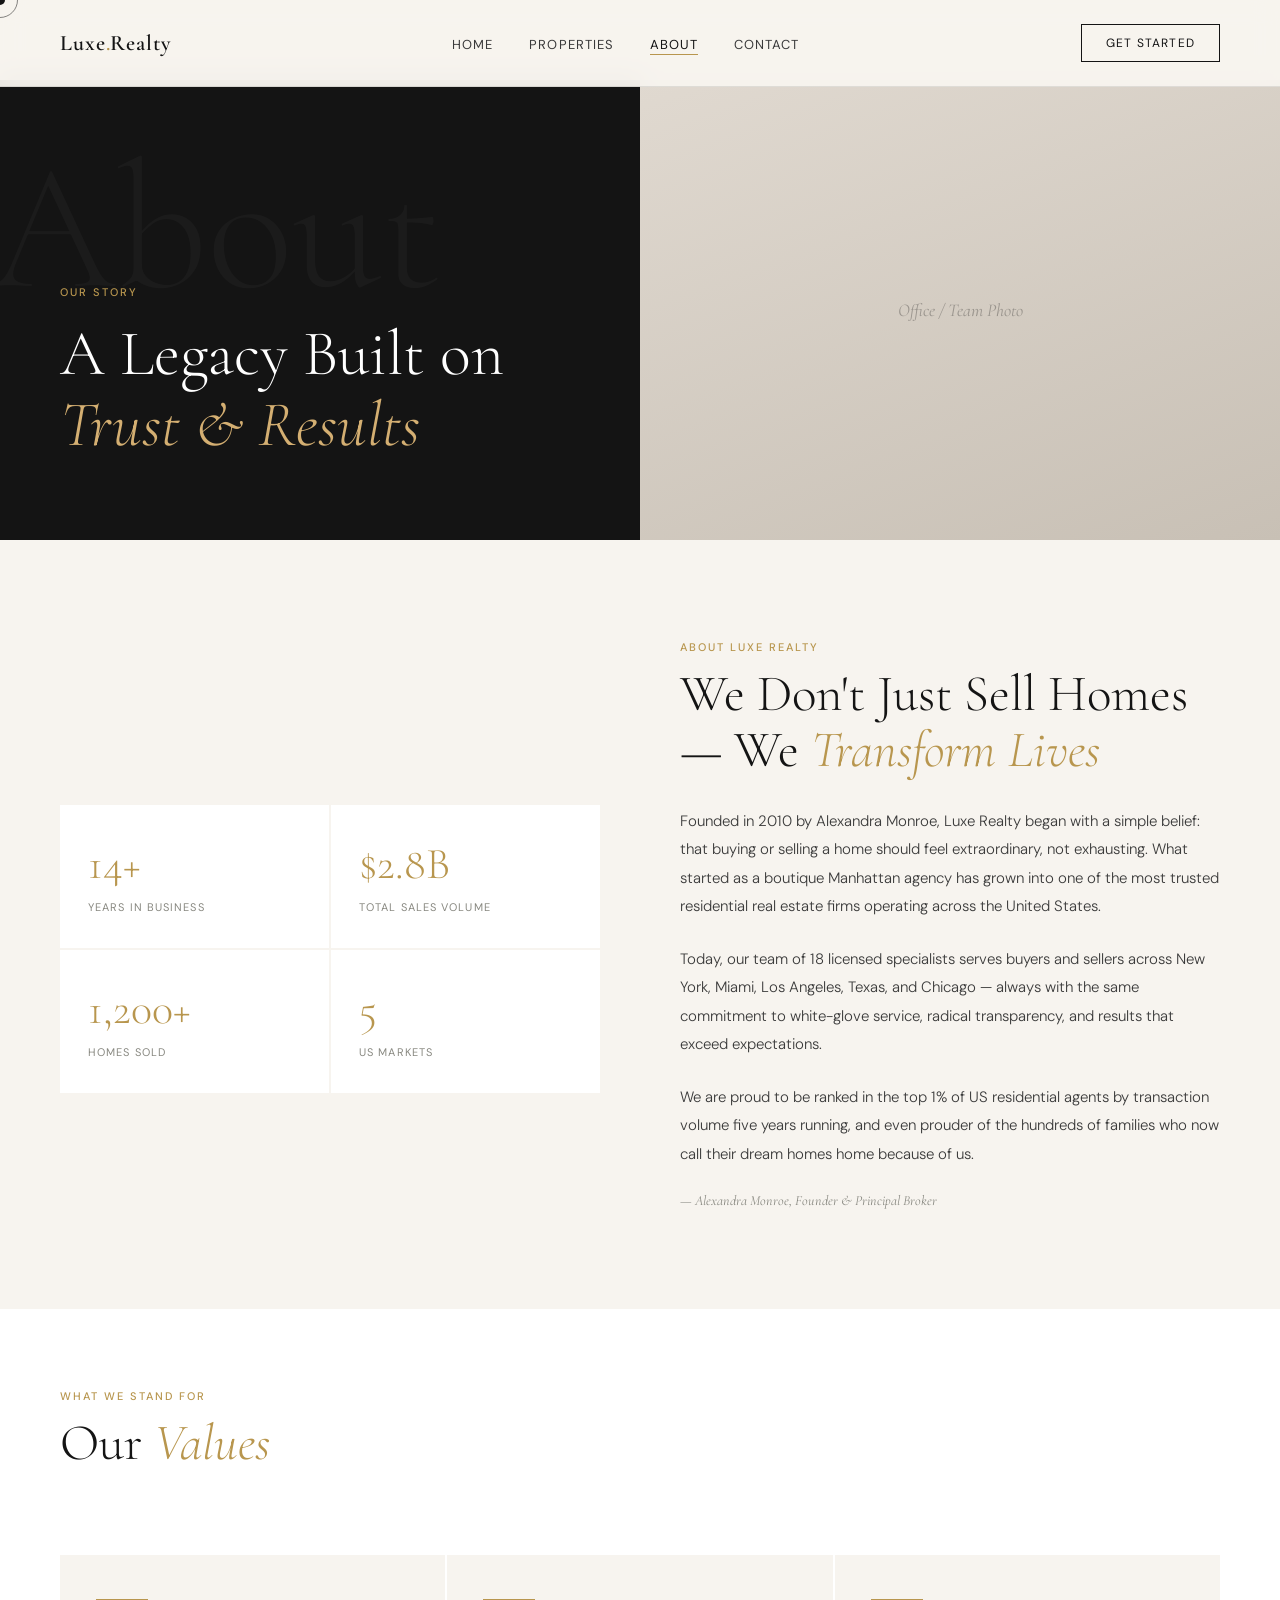
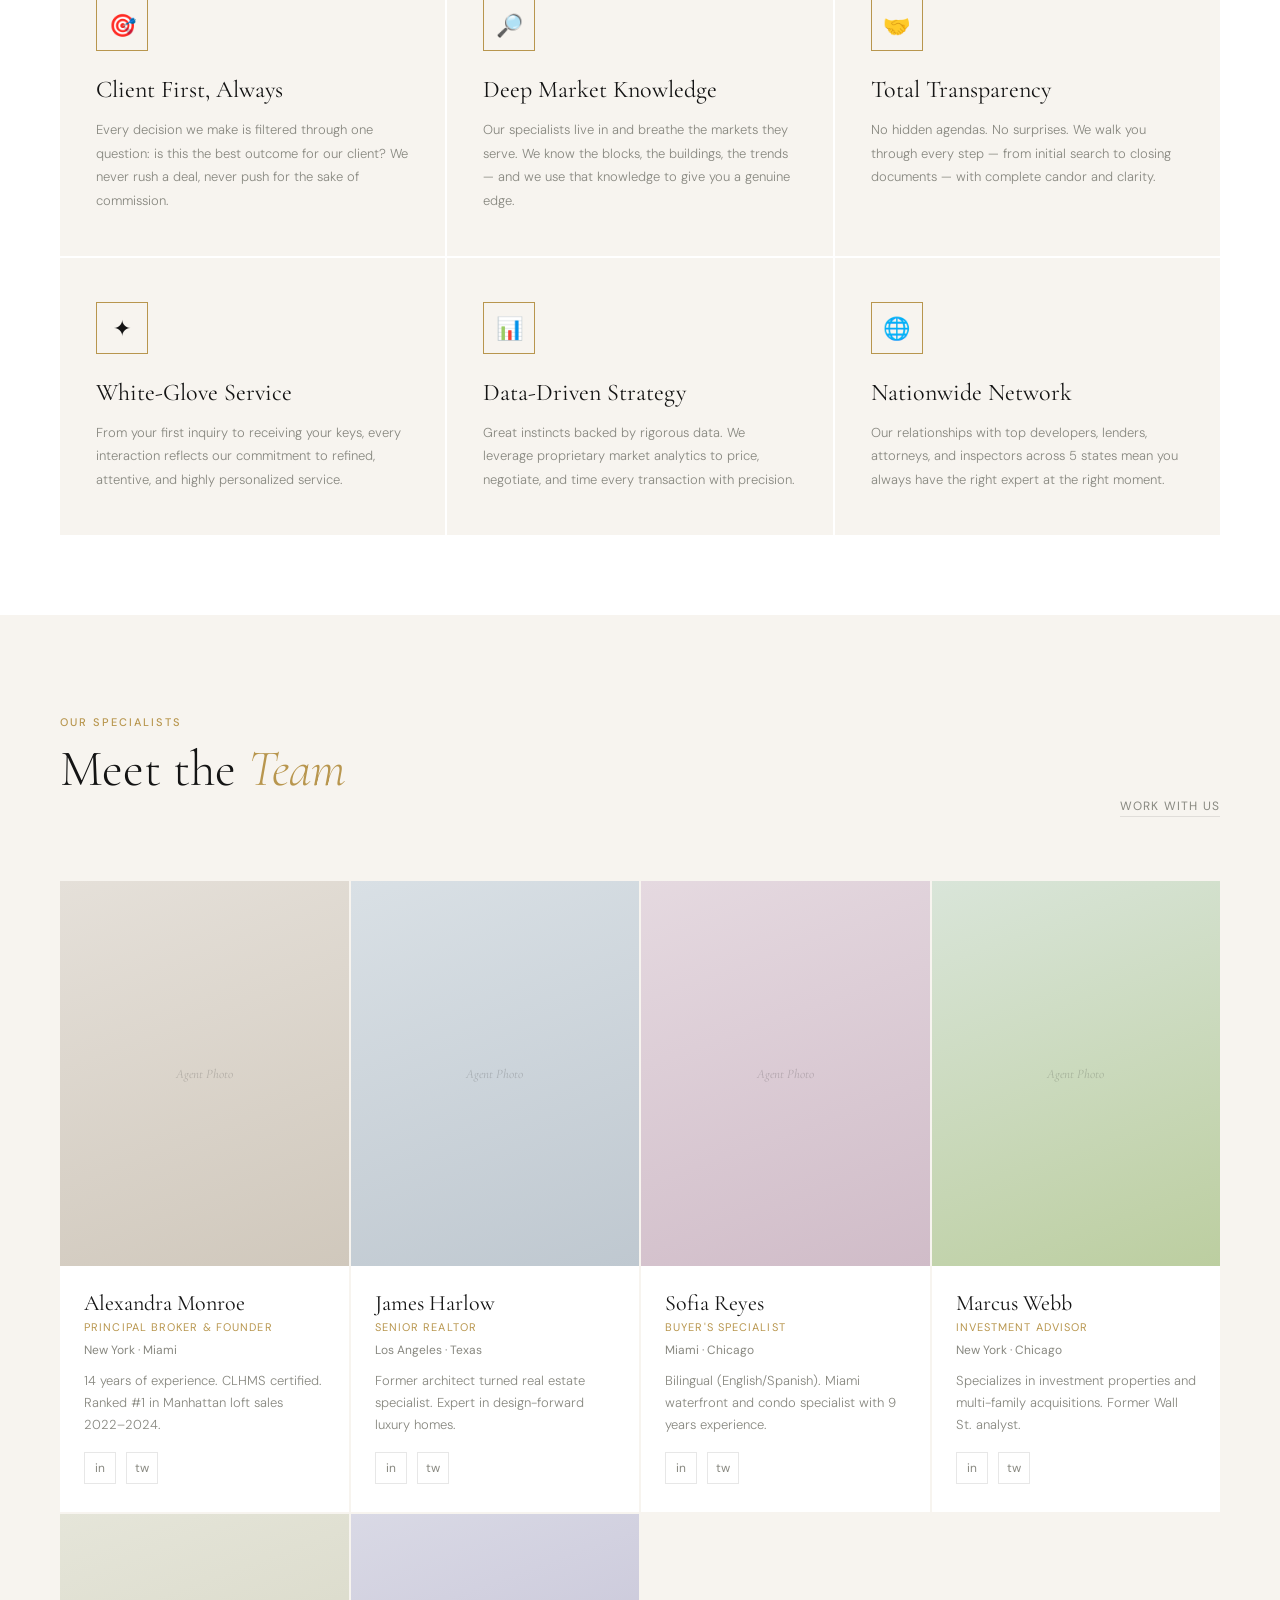
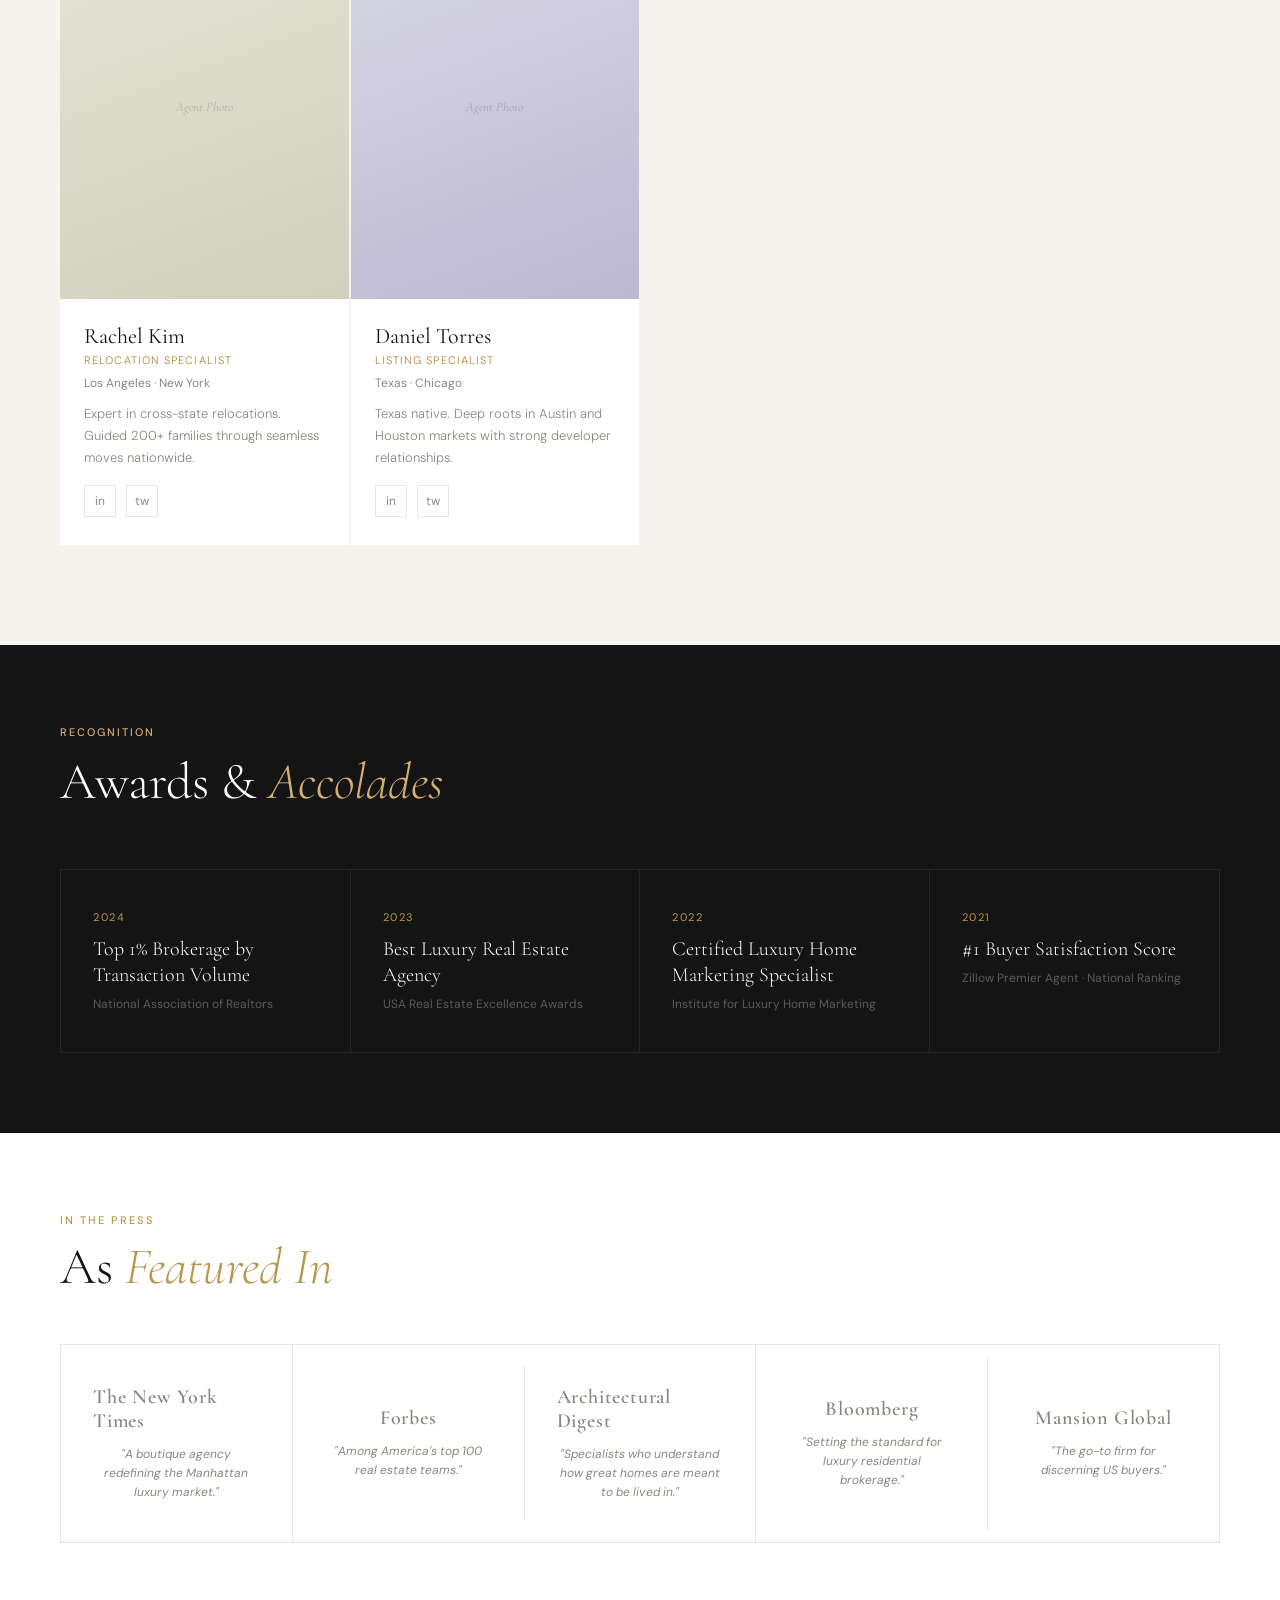
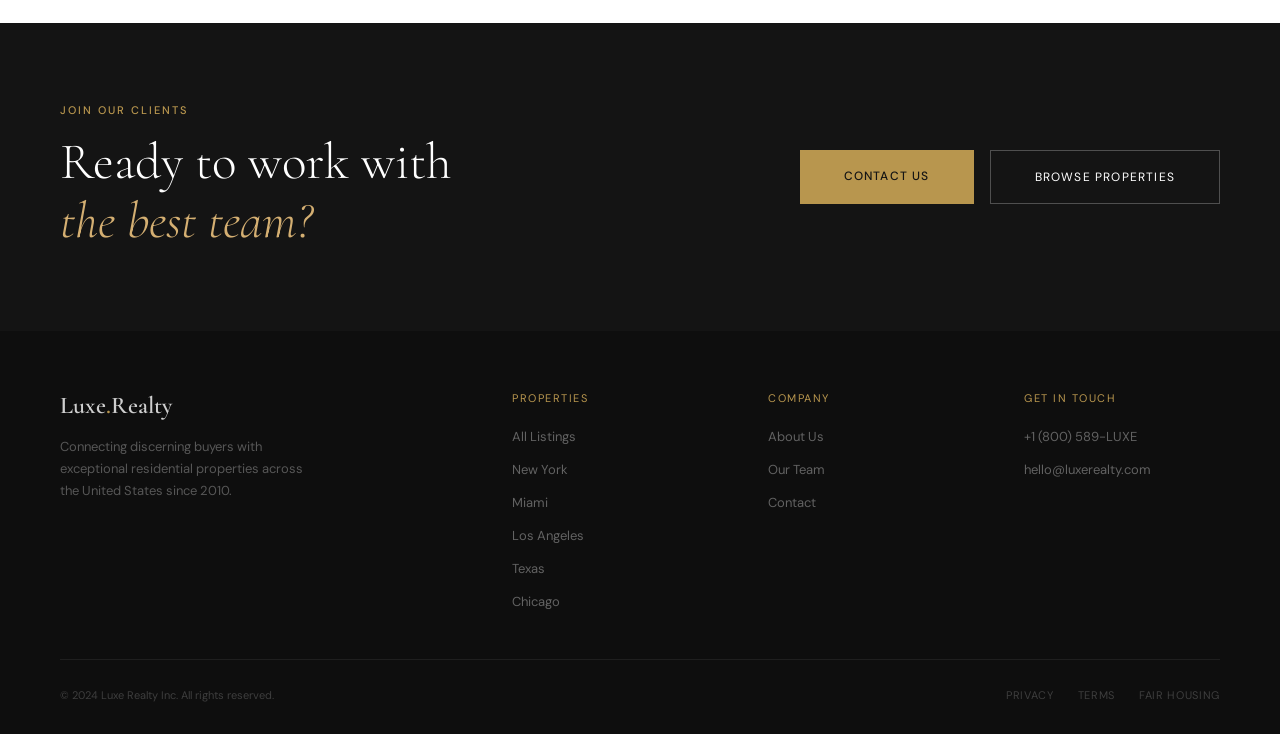
==== about.html @ 9d15328d "Add Luxe Realty real estate website with all pages Made-with: Cursor" ====
<!DOCTYPE html>
<html lang="en">
<head>
<meta charset="UTF-8"/>
<meta name="viewport" content="width=device-width, initial-scale=1.0"/>
<title>About Us — Luxe Realty</title>
<link rel="preconnect" href="https://fonts.googleapis.com"/>
<link rel="preconnect" href="https://fonts.gstatic.com" crossorigin/>
<link href="https://fonts.googleapis.com/css2?family=Cormorant+Garamond:ital,wght@0,300;0,400;0,600;1,300;1,400&family=DM+Sans:wght@300;400;500&display=swap" rel="stylesheet"/>
<style>
*,*::before,*::after{box-sizing:border-box;margin:0;padding:0}
:root{--cream:#F7F4EF;--white:#FFFFFF;--ink:#141414;--ink-soft:#3A3A3A;--ink-muted:#888880;--gold:#B8964E;--gold-light:#D4AF72;--border:rgba(20,20,20,0.10);--serif:'Cormorant Garamond',serif;--sans:'DM Sans',sans-serif}
html{scroll-behavior:smooth}
body{font-family:var(--sans);background:var(--cream);color:var(--ink);overflow-x:hidden;cursor:none}
.cursor{width:10px;height:10px;background:var(--ink);border-radius:50%;position:fixed;top:0;left:0;pointer-events:none;z-index:9999;transition:transform .15s;transform:translate(-50%,-50%)}
.cursor-ring{width:36px;height:36px;border:1px solid var(--ink);border-radius:50%;position:fixed;top:0;left:0;pointer-events:none;z-index:9998;transition:transform .4s cubic-bezier(.25,.46,.45,.94);transform:translate(-50%,-50%);opacity:.5}
nav{position:fixed;top:0;width:100%;z-index:100;display:flex;align-items:center;justify-content:space-between;padding:24px 60px;background:rgba(247,244,239,.94);backdrop-filter:blur(12px);border-bottom:1px solid var(--border)}
.nav-logo{font-family:var(--serif);font-size:22px;font-weight:600;letter-spacing:.04em;color:var(--ink);text-decoration:none}
.nav-logo span{color:var(--gold)}
.nav-links{display:flex;gap:36px;list-style:none}
.nav-links a{font-size:13px;letter-spacing:.08em;text-transform:uppercase;color:var(--ink-soft);text-decoration:none;transition:color .2s;position:relative}
.nav-links a::after{content:'';position:absolute;bottom:-2px;left:0;width:0;height:1px;background:var(--gold);transition:width .3s}
.nav-links a:hover,.nav-links a.active{color:var(--ink)}
.nav-links a:hover::after,.nav-links a.active::after{width:100%}
.nav-cta{font-size:12px;letter-spacing:.1em;text-transform:uppercase;color:var(--ink);border:1px solid var(--ink);padding:10px 24px;text-decoration:none;transition:background .25s,color .25s}
.nav-cta:hover{background:var(--ink);color:var(--cream)}

/* HERO */
.about-hero{min-height:60vh;padding-top:80px;display:grid;grid-template-columns:1fr 1fr;overflow:hidden}
.ah-left{background:var(--ink);padding:80px 60px;display:flex;flex-direction:column;justify-content:flex-end;position:relative;overflow:hidden}
.ah-left::before{content:'About';font-family:var(--serif);font-size:180px;font-weight:300;color:rgba(255,255,255,.03);position:absolute;top:40px;left:-10px;white-space:nowrap;pointer-events:none}
.ah-eyebrow{font-size:11px;letter-spacing:.18em;text-transform:uppercase;color:var(--gold);font-weight:500;margin-bottom:20px;display:block;opacity:0;animation:fadeUp .7s .2s forwards}
.ah-title{font-family:var(--serif);font-size:clamp(44px,5vw,72px);font-weight:300;color:var(--white);line-height:1.1;opacity:0;animation:fadeUp .7s .35s forwards}
.ah-title em{font-style:italic;color:var(--gold-light)}
.ah-right{background:linear-gradient(160deg,#E0D9D0,#C8C0B5);display:flex;align-items:center;justify-content:center;position:relative;opacity:0;animation:fadeIn 1s .2s forwards}
.ah-img-label{font-family:var(--serif);font-style:italic;font-size:18px;color:rgba(20,20,20,.3)}

/* STORY SECTION */
.story-section{padding:100px 60px;display:grid;grid-template-columns:1fr 1fr;gap:80px;align-items:center}
.story-stats{display:grid;grid-template-columns:1fr 1fr;gap:2px;margin-top:48px}
.ss-item{background:var(--white);padding:32px 28px}
.ss-num{font-family:var(--serif);font-size:44px;font-weight:300;color:var(--gold);display:block;margin-bottom:4px}
.ss-label{font-size:11px;letter-spacing:.1em;text-transform:uppercase;color:var(--ink-muted)}
.story-right{}
.section-eyebrow{font-size:11px;letter-spacing:.18em;text-transform:uppercase;color:var(--gold);font-weight:500;margin-bottom:12px;display:block}
.section-title{font-family:var(--serif);font-size:clamp(36px,4vw,52px);font-weight:300;line-height:1.1;margin-bottom:28px}
.section-title em{font-style:italic;color:var(--gold)}
.story-body{font-size:15px;color:var(--ink-soft);line-height:1.9;font-weight:300;margin-bottom:24px}
.story-signature{font-family:var(--serif);font-size:14px;font-style:italic;color:var(--ink-muted);margin-top:16px}

/* VALUES */
.values-section{padding:80px 60px;background:var(--white)}
.values-grid{display:grid;grid-template-columns:repeat(3,1fr);gap:2px;margin-top:56px}
.value-card{background:var(--cream);padding:44px 36px;transition:background .3s}
.value-card:hover{background:var(--ink)}
.value-card:hover .value-title,.value-card:hover .value-body{color:var(--white)}
.value-card:hover .value-icon-wrap{border-color:rgba(255,255,255,.2);color:var(--gold-light)}
.value-icon-wrap{width:52px;height:52px;border:1px solid var(--gold);display:flex;align-items:center;justify-content:center;font-size:22px;margin-bottom:24px;transition:border-color .3s,color .3s}
.value-title{font-family:var(--serif);font-size:24px;font-weight:400;margin-bottom:14px;color:var(--ink);transition:color .3s}
.value-body{font-size:13px;color:var(--ink-muted);line-height:1.8;font-weight:300;transition:color .3s}

/* TEAM */
.team-section{padding:100px 60px}
.team-grid{display:grid;grid-template-columns:repeat(4,1fr);gap:2px;margin-top:56px}
.team-card{background:var(--white);overflow:hidden;transition:transform .3s}
.team-card:hover{transform:translateY(-6px)}
.team-card:hover .team-img-inner{transform:scale(1.04)}
.team-img-wrap{overflow:hidden;aspect-ratio:3/4}
.team-img-inner{width:100%;height:100%;background:linear-gradient(160deg,#E5E0D9,#D0C8BC);display:flex;align-items:center;justify-content:center;transition:transform .5s cubic-bezier(.25,.46,.45,.94)}
.team-img-inner.t2{background:linear-gradient(160deg,#D9E0E5,#BFC8D0)}
.team-img-inner.t3{background:linear-gradient(160deg,#E5D9E0,#D0BCC8)}
.team-img-inner.t4{background:linear-gradient(160deg,#D9E5D9,#BCCEA0)}
.team-img-inner.t5{background:linear-gradient(160deg,#E5E5D9,#D0D0BC)}
.team-img-inner.t6{background:linear-gradient(160deg,#D9D9E5,#BCB8D0)}
.team-img-label{font-family:var(--serif);font-style:italic;font-size:13px;color:rgba(20,20,20,.2)}
.team-info{padding:24px 24px 28px}
.team-name{font-family:var(--serif);font-size:22px;font-weight:400;margin-bottom:4px}
.team-role{font-size:11px;letter-spacing:.1em;text-transform:uppercase;color:var(--gold)}
.team-market{font-size:12px;color:var(--ink-muted);margin-top:8px}
.team-bio{font-size:13px;color:var(--ink-muted);line-height:1.7;margin-top:12px;font-weight:300}
.team-social{display:flex;gap:10px;margin-top:16px}
.ts-link{width:32px;height:32px;border:1px solid var(--border);display:flex;align-items:center;justify-content:center;font-size:12px;color:var(--ink-muted);text-decoration:none;transition:all .2s}
.ts-link:hover{background:var(--ink);color:var(--white);border-color:var(--ink)}

/* AWARDS */
.awards-section{padding:80px 60px;background:var(--ink)}
.awards-grid{display:grid;grid-template-columns:repeat(4,1fr);gap:0;border:1px solid rgba(255,255,255,.08);margin-top:56px}
.award-item{padding:40px 32px;border-right:1px solid rgba(255,255,255,.08);transition:background .3s}
.award-item:last-child{border-right:none}
.award-item:hover{background:rgba(255,255,255,.04)}
.award-year{font-size:11px;letter-spacing:.14em;text-transform:uppercase;color:var(--gold);margin-bottom:12px;display:block}
.award-title{font-family:var(--serif);font-size:20px;font-weight:300;color:var(--white);line-height:1.3;margin-bottom:8px}
.award-org{font-size:12px;color:rgba(255,255,255,.3)}

/* PRESS */
.press-section{padding:80px 60px;background:var(--white)}
.press-logos{display:flex;align-items:center;gap:0;margin-top:48px;border:1px solid var(--border)}
.press-item{flex:1;padding:40px 32px;border-right:1px solid var(--border);display:flex;flex-direction:column;align-items:center;gap:12px;transition:background .3s;cursor:default}
.press-item:last-child{border-right:none}
.press-item:hover{background:var(--cream)}
.press-pub{font-family:var(--serif);font-size:20px;font-weight:600;color:var(--ink-muted);letter-spacing:.04em}
.press-quote{font-size:12px;color:var(--ink-muted);text-align:center;font-style:italic;max-width:160px;line-height:1.6}

/* FOOTER */
footer{background:#0E0E0E;color:rgba(255,255,255,.4);padding:60px 60px 32px}
.footer-grid{display:grid;grid-template-columns:2fr 1fr 1fr 1fr;gap:60px;margin-bottom:48px}
.footer-logo{font-family:var(--serif);font-size:24px;font-weight:600;color:rgba(255,255,255,.8);text-decoration:none;display:block;margin-bottom:16px}
.footer-logo span{color:var(--gold)}
.footer-tagline{font-size:13px;color:rgba(255,255,255,.3);line-height:1.7;max-width:260px}
.footer-col-title{font-size:11px;letter-spacing:.14em;text-transform:uppercase;color:var(--gold);margin-bottom:20px}
.footer-col-links{list-style:none;display:flex;flex-direction:column;gap:12px}
.footer-col-links a{font-size:13px;color:rgba(255,255,255,.35);text-decoration:none;transition:color .2s}
.footer-col-links a:hover{color:var(--gold-light)}
.footer-bottom{display:flex;align-items:center;justify-content:space-between;border-top:1px solid rgba(255,255,255,.07);padding-top:28px}
.footer-copy{font-size:11px;color:rgba(255,255,255,.2)}
.footer-legal{display:flex;gap:24px}
.footer-legal a{font-size:11px;color:rgba(255,255,255,.2);text-decoration:none;letter-spacing:.06em;text-transform:uppercase;transition:color .2s}
.footer-legal a:hover{color:rgba(255,255,255,.4)}
@keyframes fadeUp{from{opacity:0;transform:translateY(24px)}to{opacity:1;transform:translateY(0)}}
@keyframes fadeIn{from{opacity:0}to{opacity:1}}
.reveal{opacity:0;transform:translateY(28px);transition:opacity .7s,transform .7s}
.reveal.visible{opacity:1;transform:translateY(0)}
@media(max-width:1024px){
  nav{padding:20px 32px}.nav-links{display:none}
  .about-hero{grid-template-columns:1fr;min-height:auto}
  .ah-left{padding:100px 32px 60px}
  .ah-right{min-height:50vw}
  .story-section{grid-template-columns:1fr;padding:60px 32px;gap:48px}
  .values-section,.team-section,.awards-section,.press-section{padding:60px 32px}
  .values-grid{grid-template-columns:1fr}
  .team-grid{grid-template-columns:1fr 1fr}
  .awards-grid{grid-template-columns:1fr 1fr}
  .press-logos{flex-wrap:wrap}
  .press-item{flex:0 0 50%;border-bottom:1px solid var(--border)}
  footer{padding:48px 32px 24px}
  .footer-grid{grid-template-columns:1fr 1fr;gap:36px}
}
</style>
</head>
<body>
<div class="cursor" id="cursor"></div>
<div class="cursor-ring" id="cursorRing"></div>

<nav>
  <a href="index.html" class="nav-logo">Luxe<span>.</span>Realty</a>
  <ul class="nav-links">
    <li><a href="index.html">Home</a></li>
    <li><a href="listings.html">Properties</a></li>
    <li><a href="about.html" class="active">About</a></li>
    <li><a href="contact.html">Contact</a></li>
  </ul>
  <a href="contact.html" class="nav-cta">Get Started</a>
</nav>

<!-- HERO -->
<div class="about-hero">
  <div class="ah-left">
    <span class="ah-eyebrow">Our Story</span>
    <h1 class="ah-title">A Legacy Built on<br/><em>Trust & Results</em></h1>
  </div>
  <div class="ah-right">
    <span class="ah-img-label">Office / Team Photo</span>
  </div>
</div>

<!-- STORY -->
<section class="story-section">
  <div class="reveal">
    <div class="story-stats">
      <div class="ss-item"><span class="ss-num">14+</span><span class="ss-label">Years in Business</span></div>
      <div class="ss-item"><span class="ss-num">$2.8B</span><span class="ss-label">Total Sales Volume</span></div>
      <div class="ss-item"><span class="ss-num">1,200+</span><span class="ss-label">Homes Sold</span></div>
      <div class="ss-item"><span class="ss-num">5</span><span class="ss-label">US Markets</span></div>
    </div>
  </div>
  <div class="reveal">
    <span class="section-eyebrow">About Luxe Realty</span>
    <h2 class="section-title">We Don't Just Sell Homes — We <em>Transform Lives</em></h2>
    <p class="story-body">Founded in 2010 by Alexandra Monroe, Luxe Realty began with a simple belief: that buying or selling a home should feel extraordinary, not exhausting. What started as a boutique Manhattan agency has grown into one of the most trusted residential real estate firms operating across the United States.</p>
    <p class="story-body">Today, our team of 18 licensed specialists serves buyers and sellers across New York, Miami, Los Angeles, Texas, and Chicago — always with the same commitment to white-glove service, radical transparency, and results that exceed expectations.</p>
    <p class="story-body">We are proud to be ranked in the top 1% of US residential agents by transaction volume five years running, and even prouder of the hundreds of families who now call their dream homes home because of us.</p>
    <p class="story-signature">— Alexandra Monroe, Founder & Principal Broker</p>
  </div>
</section>

<!-- VALUES -->
<section class="values-section">
  <div class="section-header reveal" style="display:flex;align-items:flex-end;justify-content:space-between;margin-bottom:0">
    <div><span class="section-eyebrow">What We Stand For</span><h2 class="section-title">Our <em>Values</em></h2></div>
  </div>
  <div class="values-grid">
    <div class="value-card reveal"><div class="value-icon-wrap">🎯</div><h3 class="value-title">Client First, Always</h3><p class="value-body">Every decision we make is filtered through one question: is this the best outcome for our client? We never rush a deal, never push for the sake of commission.</p></div>
    <div class="value-card reveal"><div class="value-icon-wrap">🔎</div><h3 class="value-title">Deep Market Knowledge</h3><p class="value-body">Our specialists live in and breathe the markets they serve. We know the blocks, the buildings, the trends — and we use that knowledge to give you a genuine edge.</p></div>
    <div class="value-card reveal"><div class="value-icon-wrap">🤝</div><h3 class="value-title">Total Transparency</h3><p class="value-body">No hidden agendas. No surprises. We walk you through every step — from initial search to closing documents — with complete candor and clarity.</p></div>
    <div class="value-card reveal"><div class="value-icon-wrap">✦</div><h3 class="value-title">White-Glove Service</h3><p class="value-body">From your first inquiry to receiving your keys, every interaction reflects our commitment to refined, attentive, and highly personalized service.</p></div>
    <div class="value-card reveal"><div class="value-icon-wrap">📊</div><h3 class="value-title">Data-Driven Strategy</h3><p class="value-body">Great instincts backed by rigorous data. We leverage proprietary market analytics to price, negotiate, and time every transaction with precision.</p></div>
    <div class="value-card reveal"><div class="value-icon-wrap">🌐</div><h3 class="value-title">Nationwide Network</h3><p class="value-body">Our relationships with top developers, lenders, attorneys, and inspectors across 5 states mean you always have the right expert at the right moment.</p></div>
  </div>
</section>

<!-- TEAM -->
<section class="team-section" id="team">
  <div style="display:flex;align-items:flex-end;justify-content:space-between;margin-bottom:0" class="reveal">
    <div><span class="section-eyebrow">Our Specialists</span><h2 class="section-title">Meet the <em>Team</em></h2></div>
    <a href="contact.html" style="font-size:12px;letter-spacing:.1em;text-transform:uppercase;color:var(--ink-muted);text-decoration:none;border-bottom:1px solid var(--border);padding-bottom:2px;margin-bottom:8px">Work With Us</a>
  </div>
  <div class="team-grid">
    <div class="team-card reveal"><div class="team-img-wrap"><div class="team-img-inner"><span class="team-img-label">Agent Photo</span></div></div><div class="team-info"><div class="team-name">Alexandra Monroe</div><div class="team-role">Principal Broker & Founder</div><div class="team-market">New York · Miami</div><div class="team-bio">14 years of experience. CLHMS certified. Ranked #1 in Manhattan loft sales 2022–2024.</div><div class="team-social"><a href="#" class="ts-link">in</a><a href="#" class="ts-link">tw</a></div></div></div>
    <div class="team-card reveal"><div class="team-img-wrap"><div class="team-img-inner t2"><span class="team-img-label">Agent Photo</span></div></div><div class="team-info"><div class="team-name">James Harlow</div><div class="team-role">Senior Realtor</div><div class="team-market">Los Angeles · Texas</div><div class="team-bio">Former architect turned real estate specialist. Expert in design-forward luxury homes.</div><div class="team-social"><a href="#" class="ts-link">in</a><a href="#" class="ts-link">tw</a></div></div></div>
    <div class="team-card reveal"><div class="team-img-wrap"><div class="team-img-inner t3"><span class="team-img-label">Agent Photo</span></div></div><div class="team-info"><div class="team-name">Sofia Reyes</div><div class="team-role">Buyer's Specialist</div><div class="team-market">Miami · Chicago</div><div class="team-bio">Bilingual (English/Spanish). Miami waterfront and condo specialist with 9 years experience.</div><div class="team-social"><a href="#" class="ts-link">in</a><a href="#" class="ts-link">tw</a></div></div></div>
    <div class="team-card reveal"><div class="team-img-wrap"><div class="team-img-inner t4"><span class="team-img-label">Agent Photo</span></div></div><div class="team-info"><div class="team-name">Marcus Webb</div><div class="team-role">Investment Advisor</div><div class="team-market">New York · Chicago</div><div class="team-bio">Specializes in investment properties and multi-family acquisitions. Former Wall St. analyst.</div><div class="team-social"><a href="#" class="ts-link">in</a><a href="#" class="ts-link">tw</a></div></div></div>
    <div class="team-card reveal"><div class="team-img-wrap"><div class="team-img-inner t5"><span class="team-img-label">Agent Photo</span></div></div><div class="team-info"><div class="team-name">Rachel Kim</div><div class="team-role">Relocation Specialist</div><div class="team-market">Los Angeles · New York</div><div class="team-bio">Expert in cross-state relocations. Guided 200+ families through seamless moves nationwide.</div><div class="team-social"><a href="#" class="ts-link">in</a><a href="#" class="ts-link">tw</a></div></div></div>
    <div class="team-card reveal"><div class="team-img-wrap"><div class="team-img-inner t6"><span class="team-img-label">Agent Photo</span></div></div><div class="team-info"><div class="team-name">Daniel Torres</div><div class="team-role">Listing Specialist</div><div class="team-market">Texas · Chicago</div><div class="team-bio">Texas native. Deep roots in Austin and Houston markets with strong developer relationships.</div><div class="team-social"><a href="#" class="ts-link">in</a><a href="#" class="ts-link">tw</a></div></div></div>
  </div>
</section>

<!-- AWARDS -->
<section class="awards-section">
  <div class="reveal"><span style="font-size:11px;letter-spacing:.18em;text-transform:uppercase;color:var(--gold-light);font-weight:500;display:block;margin-bottom:12px">Recognition</span><h2 style="font-family:var(--serif);font-size:clamp(32px,4vw,52px);font-weight:300;color:var(--white)">Awards & <em style="font-style:italic;color:var(--gold-light)">Accolades</em></h2></div>
  <div class="awards-grid">
    <div class="award-item reveal"><span class="award-year">2024</span><div class="award-title">Top 1% Brokerage by Transaction Volume</div><div class="award-org">National Association of Realtors</div></div>
    <div class="award-item reveal"><span class="award-year">2023</span><div class="award-title">Best Luxury Real Estate Agency</div><div class="award-org">USA Real Estate Excellence Awards</div></div>
    <div class="award-item reveal"><span class="award-year">2022</span><div class="award-title">Certified Luxury Home Marketing Specialist</div><div class="award-org">Institute for Luxury Home Marketing</div></div>
    <div class="award-item reveal"><span class="award-year">2021</span><div class="award-title">#1 Buyer Satisfaction Score</div><div class="award-org">Zillow Premier Agent · National Ranking</div></div>
  </div>
</section>

<!-- PRESS -->
<section class="press-section">
  <div class="reveal"><span class="section-eyebrow">In The Press</span><h2 class="section-title">As <em>Featured In</em></h2></div>
  <div class="press-logos">
    <div class="press-item reveal"><div class="press-pub">The New York Times</div><div class="press-quote">"A boutique agency redefining the Manhattan luxury market."</div></div>
    <div class="press-item reveal"><div class="press-pub">Forbes</div><div class="press-quote">"Among America's top 100 real estate teams."</div></div>
    <div class="press-item reveal"><div class="press-pub">Architectural Digest</div><div class="press-quote">"Specialists who understand how great homes are meant to be lived in."</div></div>
    <div class="press-item reveal"><div class="press-pub">Bloomberg</div><div class="press-quote">"Setting the standard for luxury residential brokerage."</div></div>
    <div class="press-item reveal"><div class="press-pub">Mansion Global</div><div class="press-quote">"The go-to firm for discerning US buyers."</div></div>
  </div>
</section>

<!-- CTA -->
<section style="background:var(--ink);padding:80px 60px;display:flex;align-items:center;justify-content:space-between;gap:40px">
  <div>
    <span style="font-size:11px;letter-spacing:.18em;text-transform:uppercase;color:var(--gold);font-weight:500;display:block;margin-bottom:16px">Join Our Clients</span>
    <h2 style="font-family:var(--serif);font-size:clamp(32px,4vw,52px);font-weight:300;color:var(--white);line-height:1.15">Ready to work with<br/><em style="font-style:italic;color:var(--gold-light)">the best team?</em></h2>
  </div>
  <div style="display:flex;gap:16px;flex-shrink:0">
    <a href="contact.html" style="background:var(--gold);color:var(--ink);padding:18px 44px;font-size:12px;letter-spacing:.1em;text-transform:uppercase;text-decoration:none;font-family:var(--sans);font-weight:500;white-space:nowrap">Contact Us</a>
    <a href="listings.html" style="background:transparent;color:var(--white);padding:18px 44px;font-size:12px;letter-spacing:.1em;text-transform:uppercase;text-decoration:none;border:1px solid rgba(255,255,255,.25);font-family:var(--sans);white-space:nowrap">Browse Properties</a>
  </div>
</section>

<!-- FOOTER -->
<footer>
  <div class="footer-grid">
    <div><a href="index.html" class="footer-logo">Luxe<span>.</span>Realty</a><p class="footer-tagline">Connecting discerning buyers with exceptional residential properties across the United States since 2010.</p></div>
    <div><div class="footer-col-title">Properties</div><ul class="footer-col-links"><li><a href="listings.html">All Listings</a></li><li><a href="listings.html">New York</a></li><li><a href="listings.html">Miami</a></li><li><a href="listings.html">Los Angeles</a></li><li><a href="listings.html">Texas</a></li><li><a href="listings.html">Chicago</a></li></ul></div>
    <div><div class="footer-col-title">Company</div><ul class="footer-col-links"><li><a href="about.html">About Us</a></li><li><a href="about.html#team">Our Team</a></li><li><a href="contact.html">Contact</a></li></ul></div>
    <div><div class="footer-col-title">Get In Touch</div><ul class="footer-col-links"><li><a href="#">+1 (800) 589-LUXE</a></li><li><a href="#">hello@luxerealty.com</a></li></ul></div>
  </div>
  <div class="footer-bottom"><span class="footer-copy">© 2024 Luxe Realty Inc. All rights reserved.</span><div class="footer-legal"><a href="#">Privacy</a><a href="#">Terms</a><a href="#">Fair Housing</a></div></div>
</footer>

<script>
const cursor=document.getElementById('cursor'),ring=document.getElementById('cursorRing');
let mx=0,my=0,rx=0,ry=0;
document.addEventListener('mousemove',e=>{mx=e.clientX;my=e.clientY});
(function a(){cursor.style.left=mx+'px';cursor.style.top=my+'px';rx+=(mx-rx)*.12;ry+=(my-ry)*.12;ring.style.left=rx+'px';ring.style.top=ry+'px';requestAnimationFrame(a)})();
document.querySelectorAll('a,button,.team-card,.value-card').forEach(el=>{
  el.addEventListener('mouseenter',()=>{cursor.style.transform='translate(-50%,-50%) scale(2.5)';ring.style.opacity='.2'});
  el.addEventListener('mouseleave',()=>{cursor.style.transform='translate(-50%,-50%) scale(1)';ring.style.opacity='.5'});
});
const obs=new IntersectionObserver(entries=>entries.forEach((e,i)=>{if(e.isIntersecting)setTimeout(()=>e.target.classList.add('visible'),i*80)}),{threshold:.08});
document.querySelectorAll('.reveal').forEach(el=>obs.observe(el));
</script>
</body>
</html>
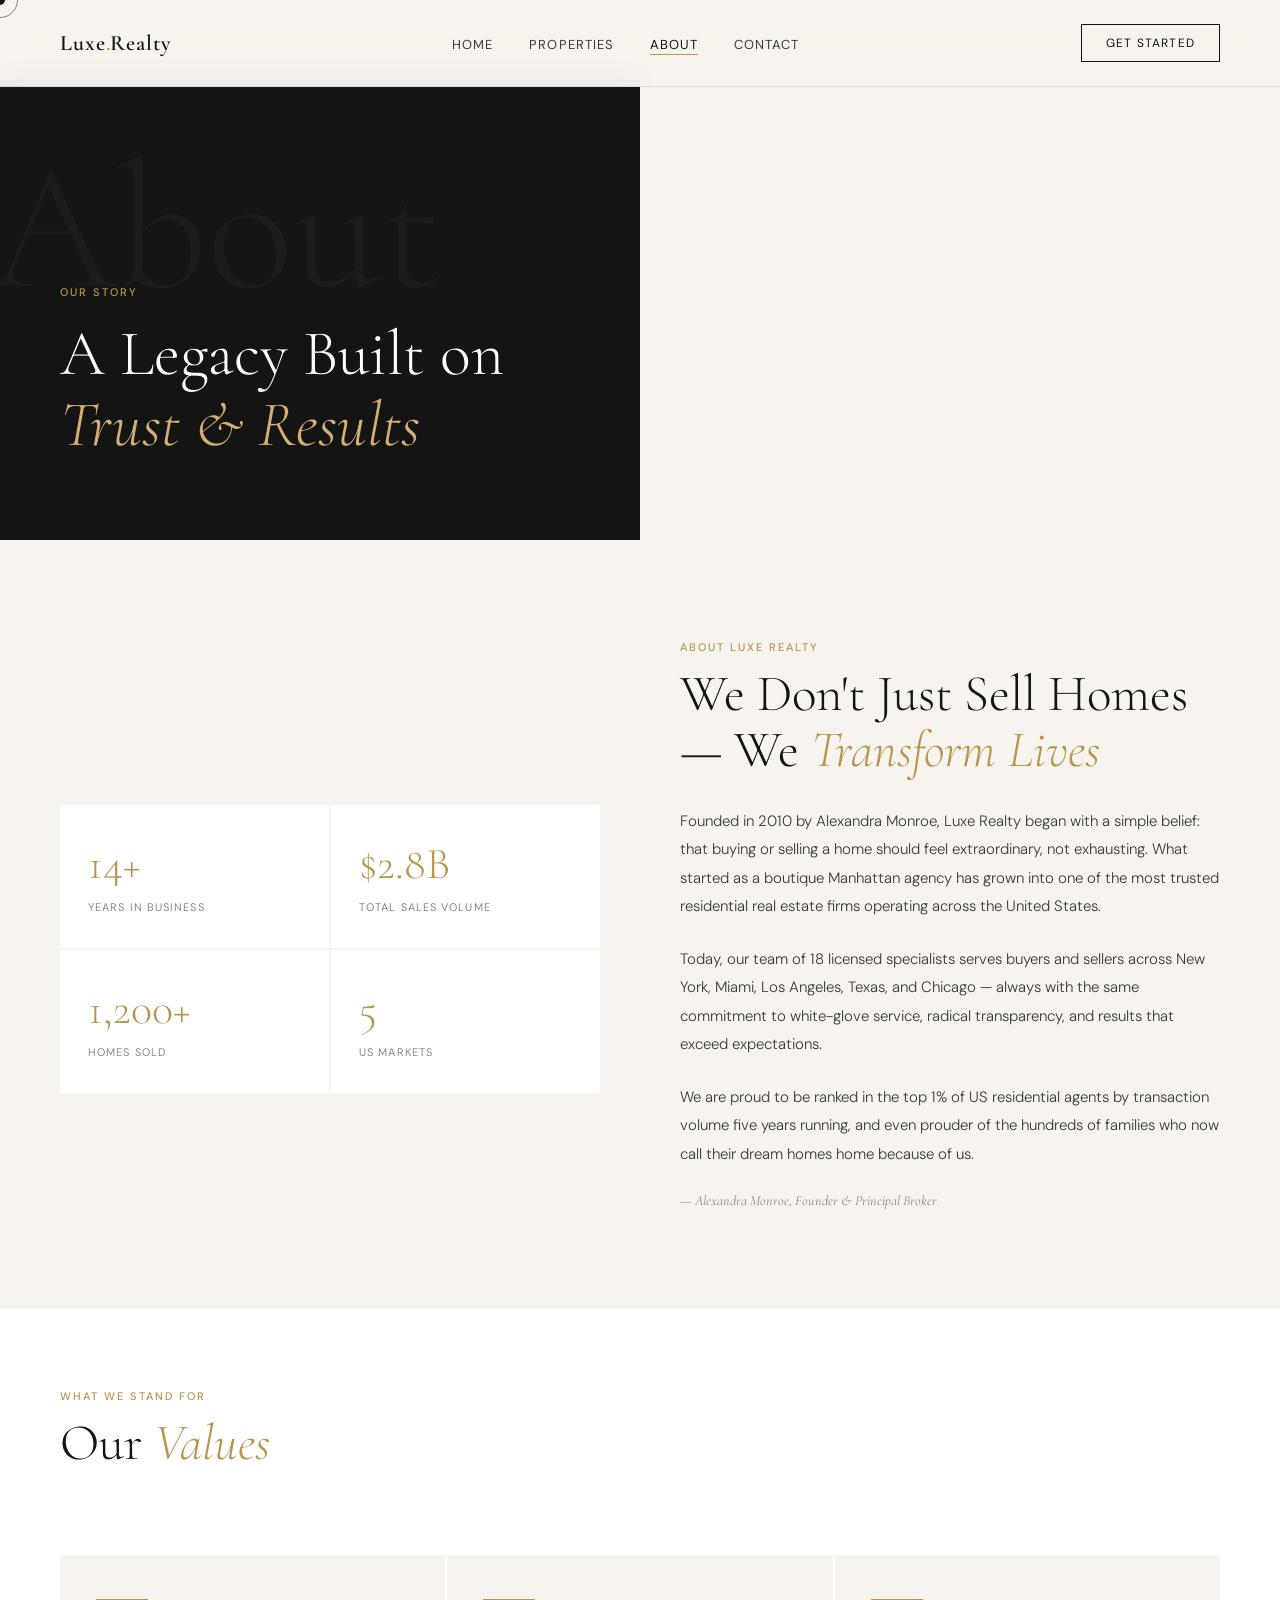
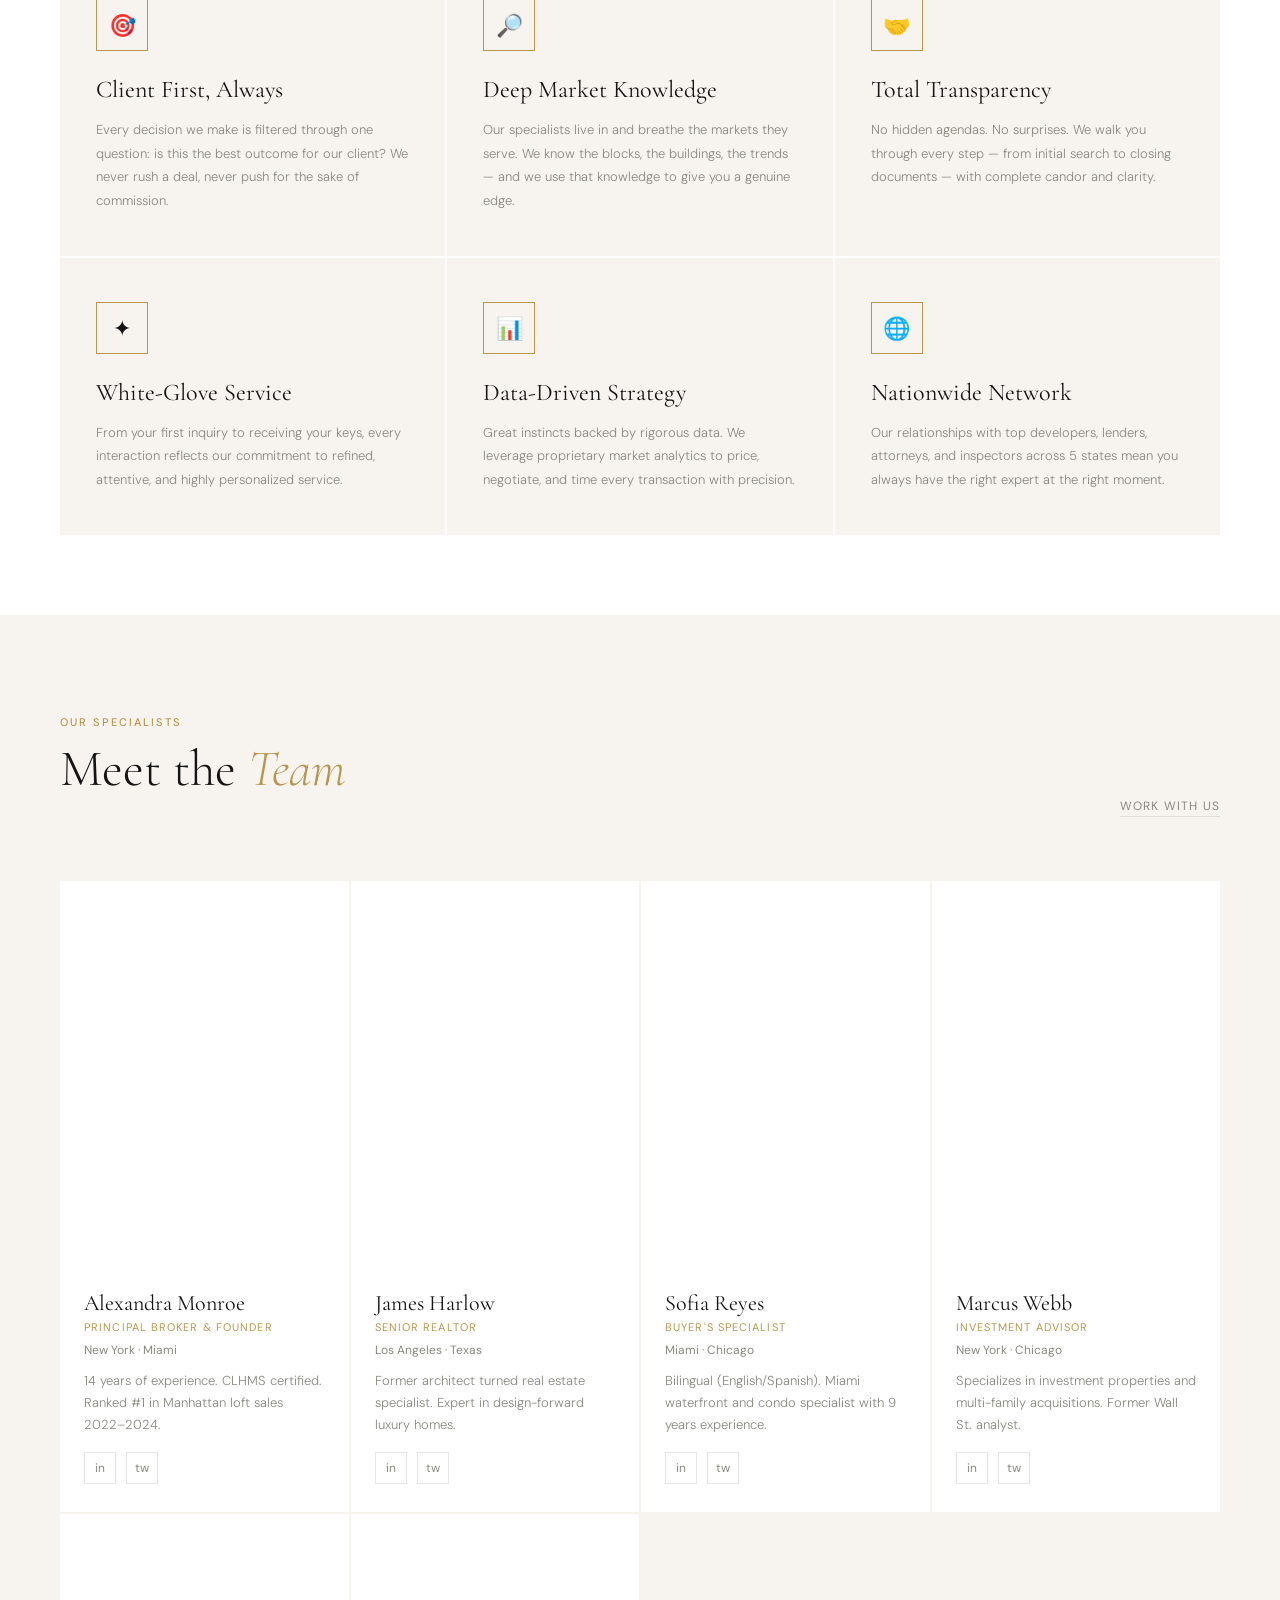
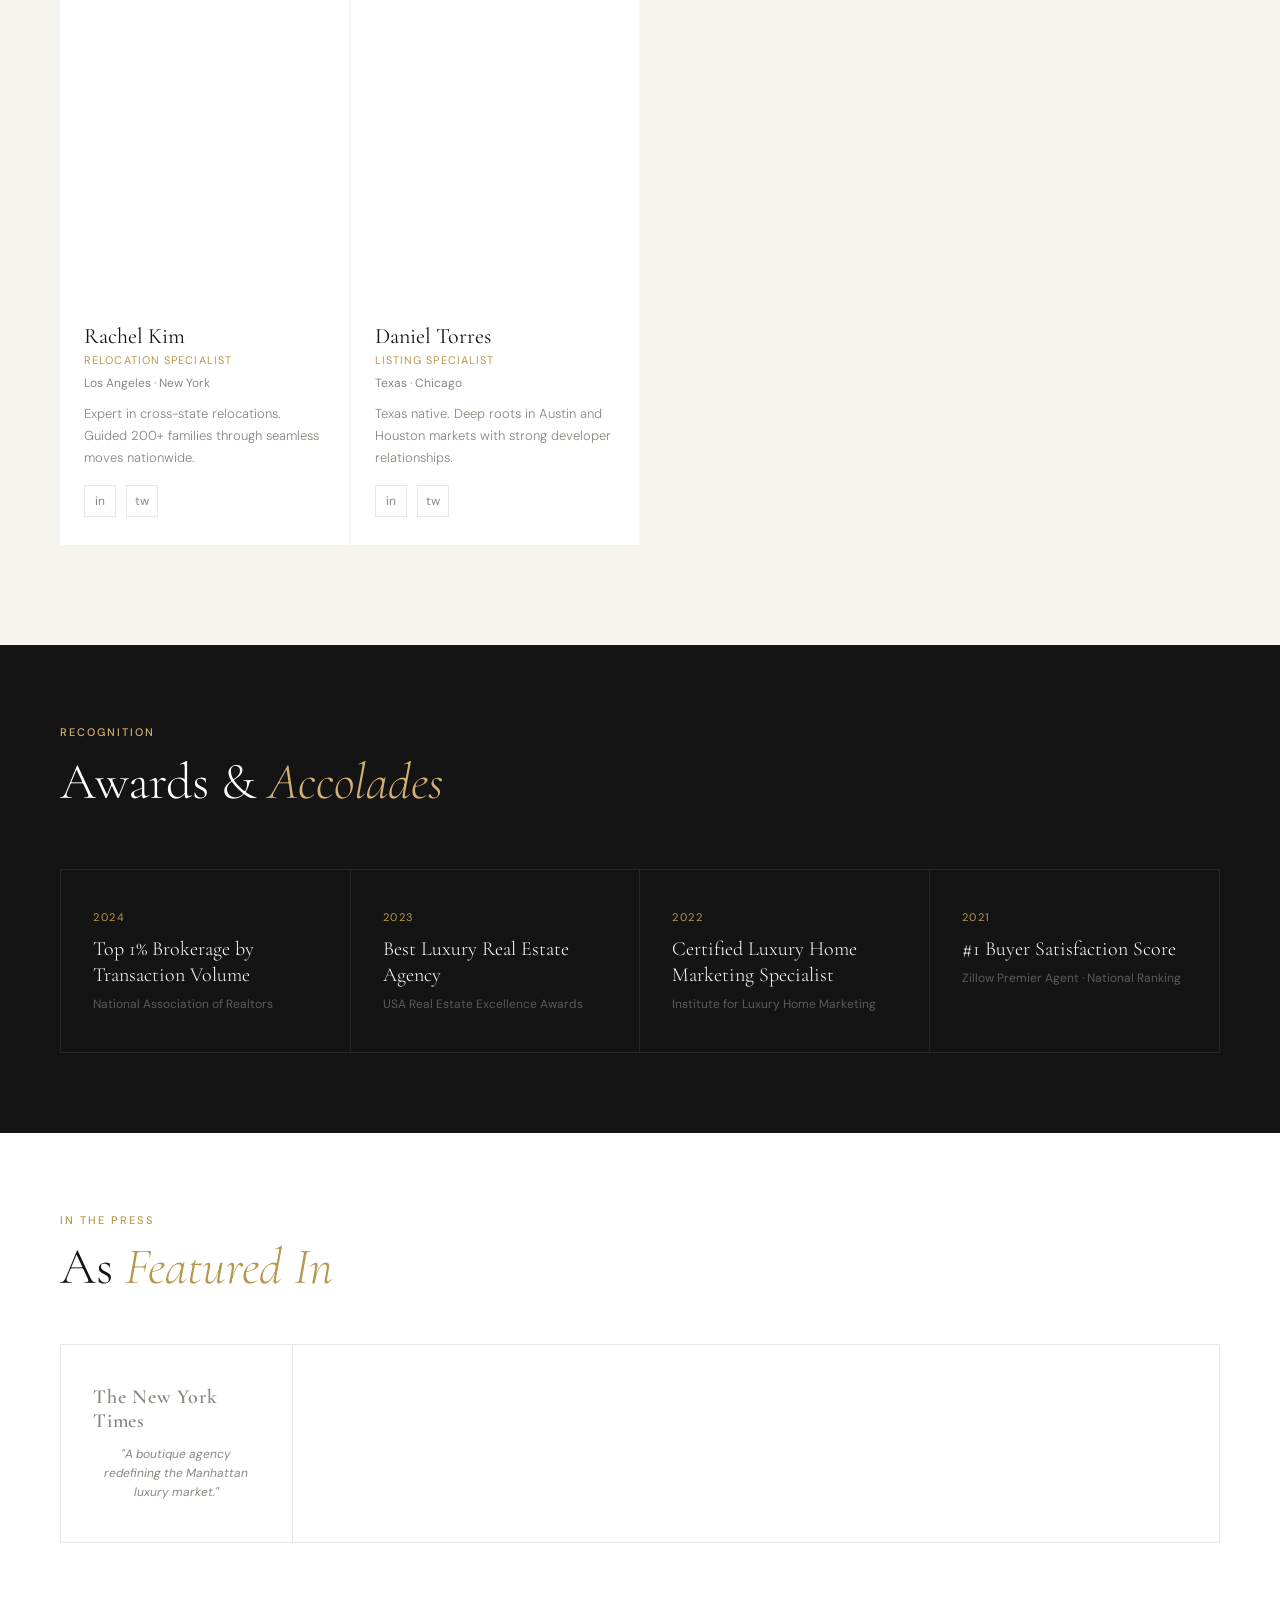
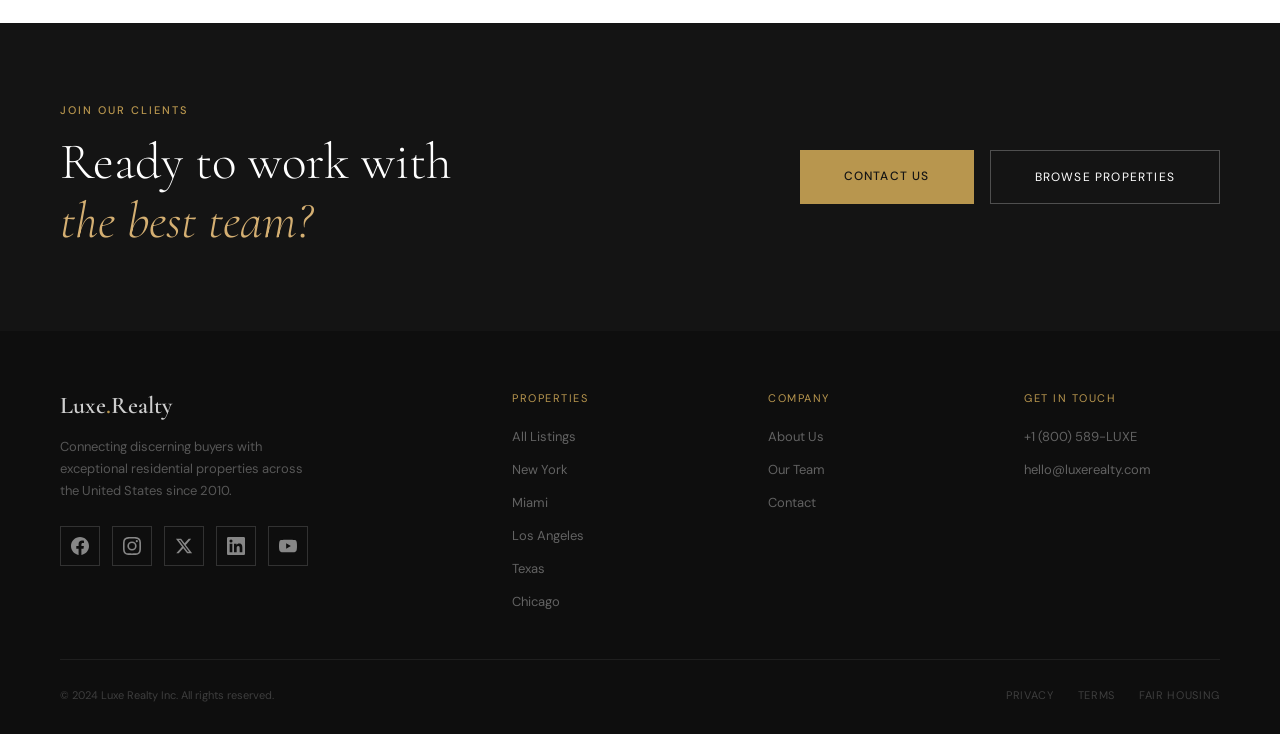
==== commit 403fdc5b: "Add social media icons to footer and real property images Made-with: Cursor" ====
--- a/about.html
+++ b/about.html
@@ -32,8 +32,8 @@
 .ah-eyebrow{font-size:11px;letter-spacing:.18em;text-transform:uppercase;color:var(--gold);font-weight:500;margin-bottom:20px;display:block;opacity:0;animation:fadeUp .7s .2s forwards}
 .ah-title{font-family:var(--serif);font-size:clamp(44px,5vw,72px);font-weight:300;color:var(--white);line-height:1.1;opacity:0;animation:fadeUp .7s .35s forwards}
 .ah-title em{font-style:italic;color:var(--gold-light)}
-.ah-right{background:linear-gradient(160deg,#E0D9D0,#C8C0B5);display:flex;align-items:center;justify-content:center;position:relative;opacity:0;animation:fadeIn 1s .2s forwards}
-.ah-img-label{font-family:var(--serif);font-style:italic;font-size:18px;color:rgba(20,20,20,.3)}
+.ah-right{background:url('https://images.unsplash.com/photo-1560518883-ce09059eeffa?w=800&q=80') center/cover no-repeat;display:flex;align-items:center;justify-content:center;position:relative;opacity:0;animation:fadeIn 1s .2s forwards}
+.ah-img-label{display:none}
 
 /* STORY SECTION */
 .story-section{padding:100px 60px;display:grid;grid-template-columns:1fr 1fr;gap:80px;align-items:center}
@@ -66,13 +66,13 @@
 .team-card:hover{transform:translateY(-6px)}
 .team-card:hover .team-img-inner{transform:scale(1.04)}
 .team-img-wrap{overflow:hidden;aspect-ratio:3/4}
-.team-img-inner{width:100%;height:100%;background:linear-gradient(160deg,#E5E0D9,#D0C8BC);display:flex;align-items:center;justify-content:center;transition:transform .5s cubic-bezier(.25,.46,.45,.94)}
-.team-img-inner.t2{background:linear-gradient(160deg,#D9E0E5,#BFC8D0)}
-.team-img-inner.t3{background:linear-gradient(160deg,#E5D9E0,#D0BCC8)}
-.team-img-inner.t4{background:linear-gradient(160deg,#D9E5D9,#BCCEA0)}
-.team-img-inner.t5{background:linear-gradient(160deg,#E5E5D9,#D0D0BC)}
-.team-img-inner.t6{background:linear-gradient(160deg,#D9D9E5,#BCB8D0)}
-.team-img-label{font-family:var(--serif);font-style:italic;font-size:13px;color:rgba(20,20,20,.2)}
+.team-img-inner{width:100%;height:100%;background:url('https://images.unsplash.com/photo-1573496359142-b8d87734a5a2?w=400&q=80') center/cover no-repeat;display:flex;align-items:center;justify-content:center;transition:transform .5s cubic-bezier(.25,.46,.45,.94)}
+.team-img-inner.t2{background:url('https://images.unsplash.com/photo-1472099645785-5658abf4ff4e?w=400&q=80') center/cover no-repeat}
+.team-img-inner.t3{background:url('https://images.unsplash.com/photo-1580489944761-15a19d654956?w=400&q=80') center/cover no-repeat}
+.team-img-inner.t4{background:url('https://images.unsplash.com/photo-1507003211169-0a1dd7228f2d?w=400&q=80') center/cover no-repeat}
+.team-img-inner.t5{background:url('https://images.unsplash.com/photo-1438761681033-6461ffad8d80?w=400&q=80') center/cover no-repeat}
+.team-img-inner.t6{background:url('https://images.unsplash.com/photo-1500648767791-00dcc994a43e?w=400&q=80') center/cover no-repeat}
+.team-img-label{display:none}
 .team-info{padding:24px 24px 28px}
 .team-name{font-family:var(--serif);font-size:22px;font-weight:400;margin-bottom:4px}
 .team-role{font-size:11px;letter-spacing:.1em;text-transform:uppercase;color:var(--gold)}
@@ -107,6 +107,11 @@
 .footer-logo{font-family:var(--serif);font-size:24px;font-weight:600;color:rgba(255,255,255,.8);text-decoration:none;display:block;margin-bottom:16px}
 .footer-logo span{color:var(--gold)}
 .footer-tagline{font-size:13px;color:rgba(255,255,255,.3);line-height:1.7;max-width:260px}
+.footer-social{display:flex;gap:12px;margin-top:24px}
+.footer-social a{width:40px;height:40px;border:1px solid rgba(255,255,255,.15);display:flex;align-items:center;justify-content:center;transition:all .3s;text-decoration:none}
+.footer-social a:hover{background:var(--gold);border-color:var(--gold)}
+.footer-social svg{width:18px;height:18px;fill:rgba(255,255,255,.5);transition:fill .3s}
+.footer-social a:hover svg{fill:var(--ink)}
 .footer-col-title{font-size:11px;letter-spacing:.14em;text-transform:uppercase;color:var(--gold);margin-bottom:20px}
 .footer-col-links{list-style:none;display:flex;flex-direction:column;gap:12px}
 .footer-col-links a{font-size:13px;color:rgba(255,255,255,.35);text-decoration:none;transition:color .2s}
@@ -252,7 +257,7 @@
 <!-- FOOTER -->
 <footer>
   <div class="footer-grid">
-    <div><a href="index.html" class="footer-logo">Luxe<span>.</span>Realty</a><p class="footer-tagline">Connecting discerning buyers with exceptional residential properties across the United States since 2010.</p></div>
+    <div><a href="index.html" class="footer-logo">Luxe<span>.</span>Realty</a><p class="footer-tagline">Connecting discerning buyers with exceptional residential properties across the United States since 2010.</p><div class="footer-social"><a href="https://facebook.com" target="_blank" aria-label="Facebook"><svg viewBox="0 0 24 24"><path d="M24 12.073c0-6.627-5.373-12-12-12s-12 5.373-12 12c0 5.99 4.388 10.954 10.125 11.854v-8.385H7.078v-3.47h3.047V9.43c0-3.007 1.792-4.669 4.533-4.669 1.312 0 2.686.235 2.686.235v2.953H15.83c-1.491 0-1.956.925-1.956 1.874v2.25h3.328l-.532 3.47h-2.796v8.385C19.612 23.027 24 18.062 24 12.073z"/></svg></a><a href="https://instagram.com" target="_blank" aria-label="Instagram"><svg viewBox="0 0 24 24"><path d="M12 2.163c3.204 0 3.584.012 4.85.07 3.252.148 4.771 1.691 4.919 4.919.058 1.265.069 1.645.069 4.849 0 3.205-.012 3.584-.069 4.849-.149 3.225-1.664 4.771-4.919 4.919-1.266.058-1.644.07-4.85.07-3.204 0-3.584-.012-4.849-.07-3.26-.149-4.771-1.699-4.919-4.92-.058-1.265-.07-1.644-.07-4.849 0-3.204.013-3.583.07-4.849.149-3.227 1.664-4.771 4.919-4.919 1.266-.057 1.645-.069 4.849-.069zM12 0C8.741 0 8.333.014 7.053.072 2.695.272.273 2.69.073 7.052.014 8.333 0 8.741 0 12c0 3.259.014 3.668.072 4.948.2 4.358 2.618 6.78 6.98 6.98C8.333 23.986 8.741 24 12 24c3.259 0 3.668-.014 4.948-.072 4.354-.2 6.782-2.618 6.979-6.98.059-1.28.073-1.689.073-4.948 0-3.259-.014-3.667-.072-4.947-.196-4.354-2.617-6.78-6.979-6.98C15.668.014 15.259 0 12 0zm0 5.838a6.162 6.162 0 100 12.324 6.162 6.162 0 000-12.324zM12 16a4 4 0 110-8 4 4 0 010 8zm6.406-11.845a1.44 1.44 0 100 2.881 1.44 1.44 0 000-2.881z"/></svg></a><a href="https://twitter.com" target="_blank" aria-label="X/Twitter"><svg viewBox="0 0 24 24"><path d="M18.244 2.25h3.308l-7.227 8.26 8.502 11.24H16.17l-5.214-6.817L4.99 21.75H1.68l7.73-8.835L1.254 2.25H8.08l4.713 6.231zm-1.161 17.52h1.833L7.084 4.126H5.117z"/></svg></a><a href="https://linkedin.com" target="_blank" aria-label="LinkedIn"><svg viewBox="0 0 24 24"><path d="M20.447 20.452h-3.554v-5.569c0-1.328-.027-3.037-1.852-3.037-1.853 0-2.136 1.445-2.136 2.939v5.667H9.351V9h3.414v1.561h.046c.477-.9 1.637-1.85 3.37-1.85 3.601 0 4.267 2.37 4.267 5.455v6.286zM5.337 7.433a2.062 2.062 0 01-2.063-2.065 2.064 2.064 0 112.063 2.065zm1.782 13.019H3.555V9h3.564v11.452zM22.225 0H1.771C.792 0 0 .774 0 1.729v20.542C0 23.227.792 24 1.771 24h20.451C23.2 24 24 23.227 24 22.271V1.729C24 .774 23.2 0 22.222 0h.003z"/></svg></a><a href="https://youtube.com" target="_blank" aria-label="YouTube"><svg viewBox="0 0 24 24"><path d="M23.498 6.186a3.016 3.016 0 00-2.122-2.136C19.505 3.545 12 3.545 12 3.545s-7.505 0-9.377.505A3.017 3.017 0 00.502 6.186C0 8.07 0 12 0 12s0 3.93.502 5.814a3.016 3.016 0 002.122 2.136c1.871.505 9.376.505 9.376.505s7.505 0 9.377-.505a3.015 3.015 0 002.122-2.136C24 15.93 24 12 24 12s0-3.93-.502-5.814zM9.545 15.568V8.432L15.818 12l-6.273 3.568z"/></svg></a></div></div>
     <div><div class="footer-col-title">Properties</div><ul class="footer-col-links"><li><a href="listings.html">All Listings</a></li><li><a href="listings.html">New York</a></li><li><a href="listings.html">Miami</a></li><li><a href="listings.html">Los Angeles</a></li><li><a href="listings.html">Texas</a></li><li><a href="listings.html">Chicago</a></li></ul></div>
     <div><div class="footer-col-title">Company</div><ul class="footer-col-links"><li><a href="about.html">About Us</a></li><li><a href="about.html#team">Our Team</a></li><li><a href="contact.html">Contact</a></li></ul></div>
     <div><div class="footer-col-title">Get In Touch</div><ul class="footer-col-links"><li><a href="#">+1 (800) 589-LUXE</a></li><li><a href="#">hello@luxerealty.com</a></li></ul></div>
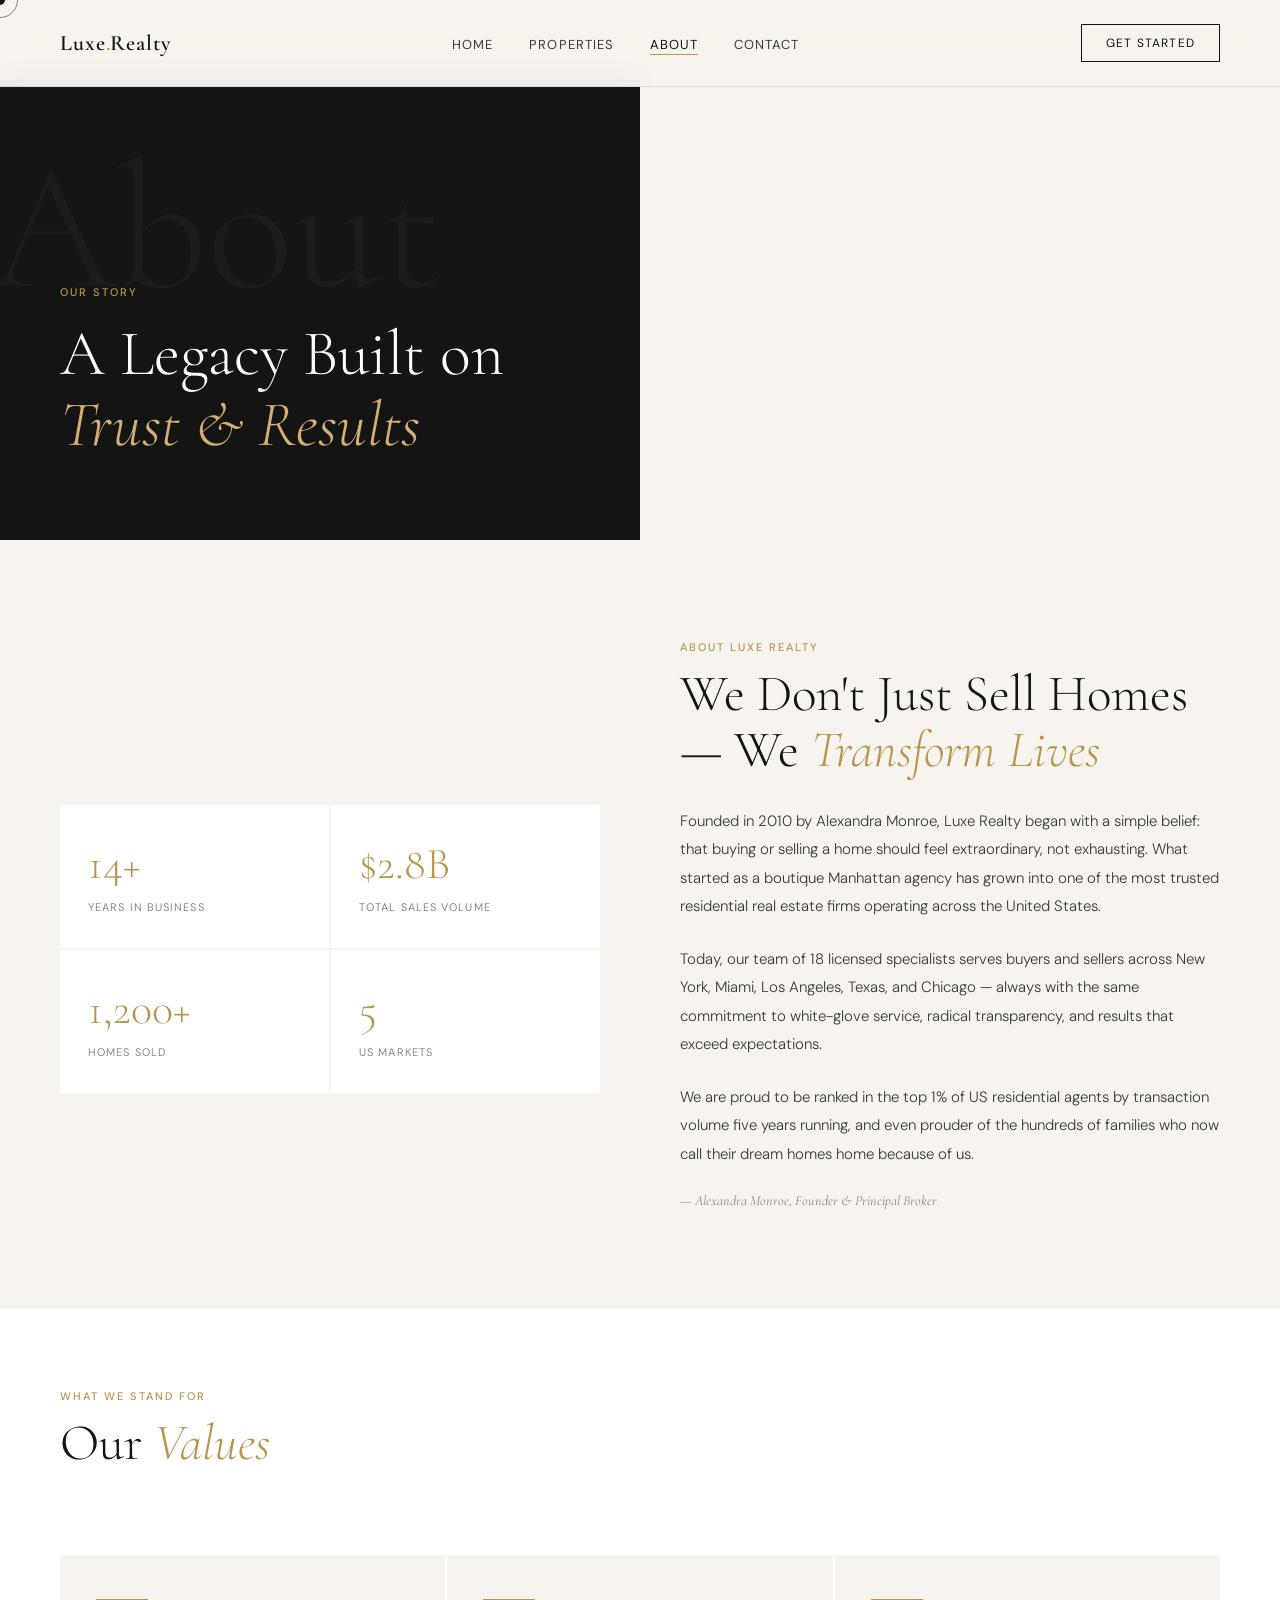
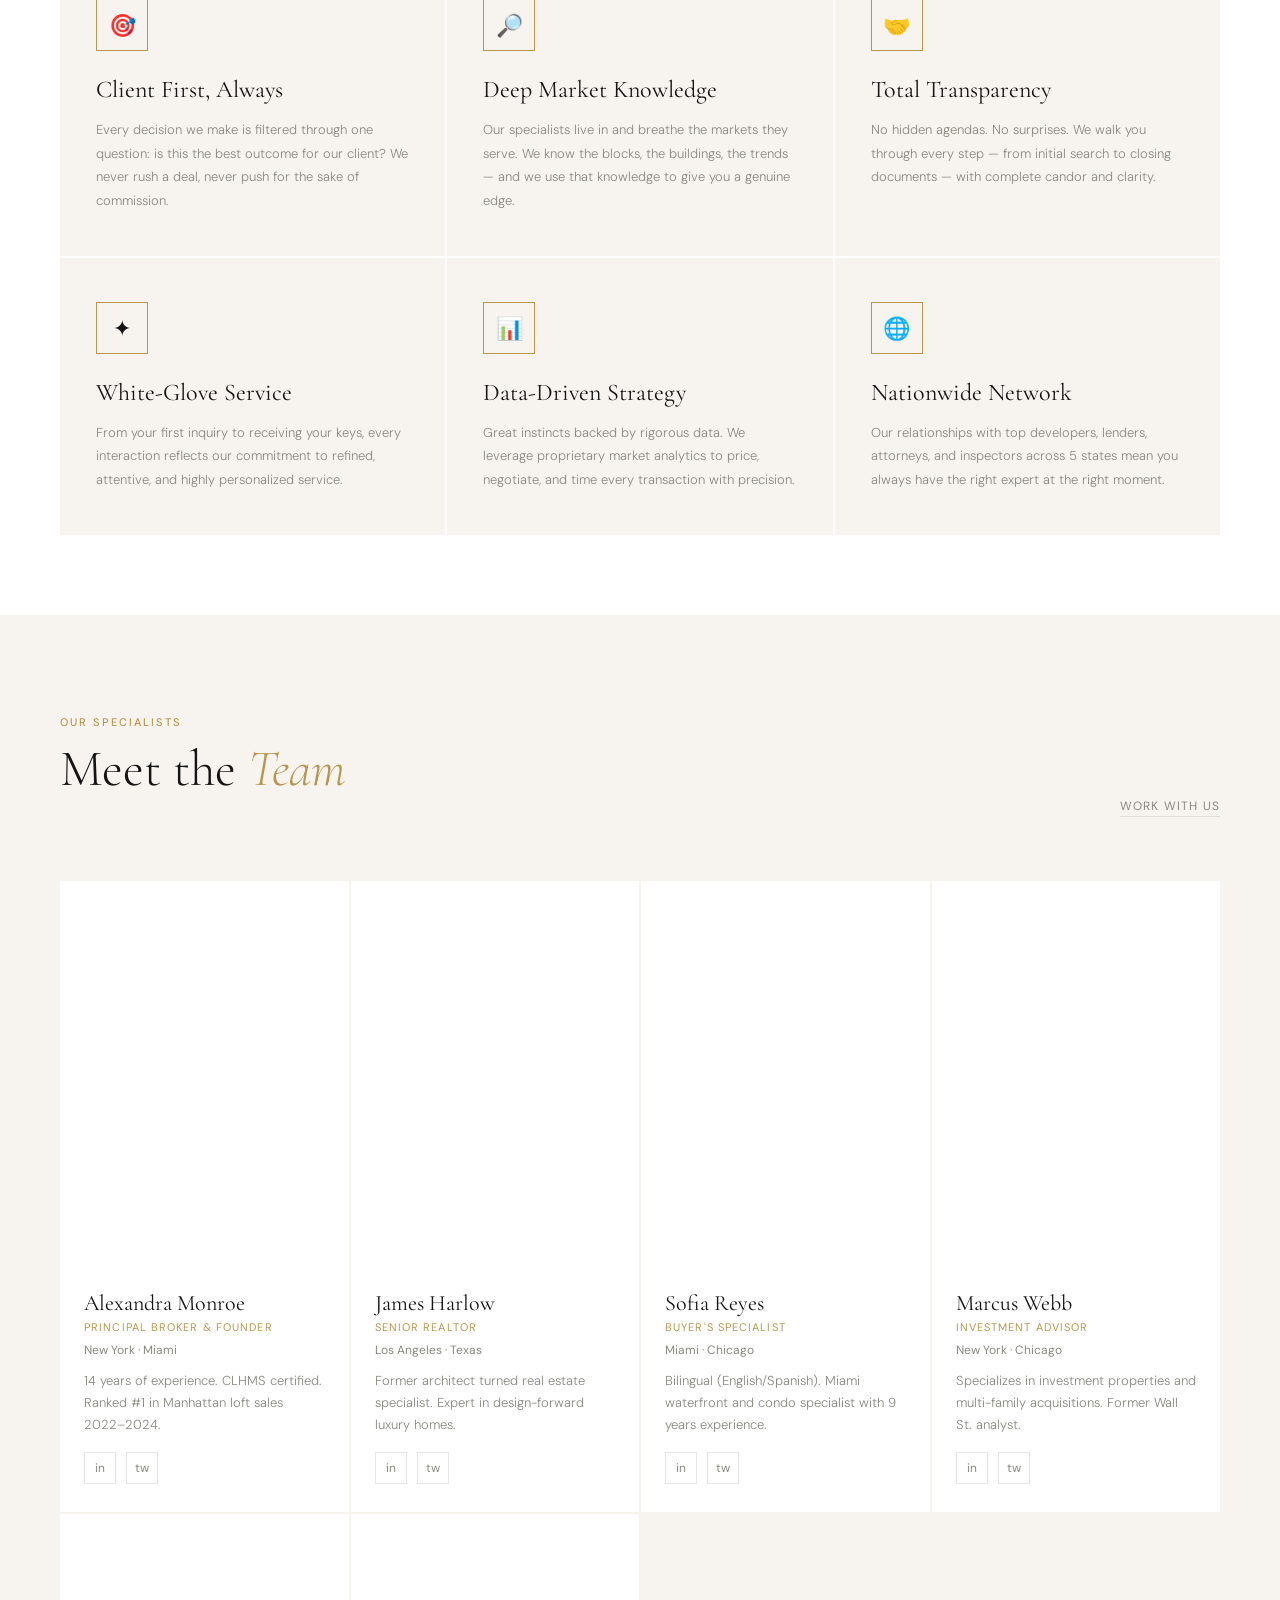
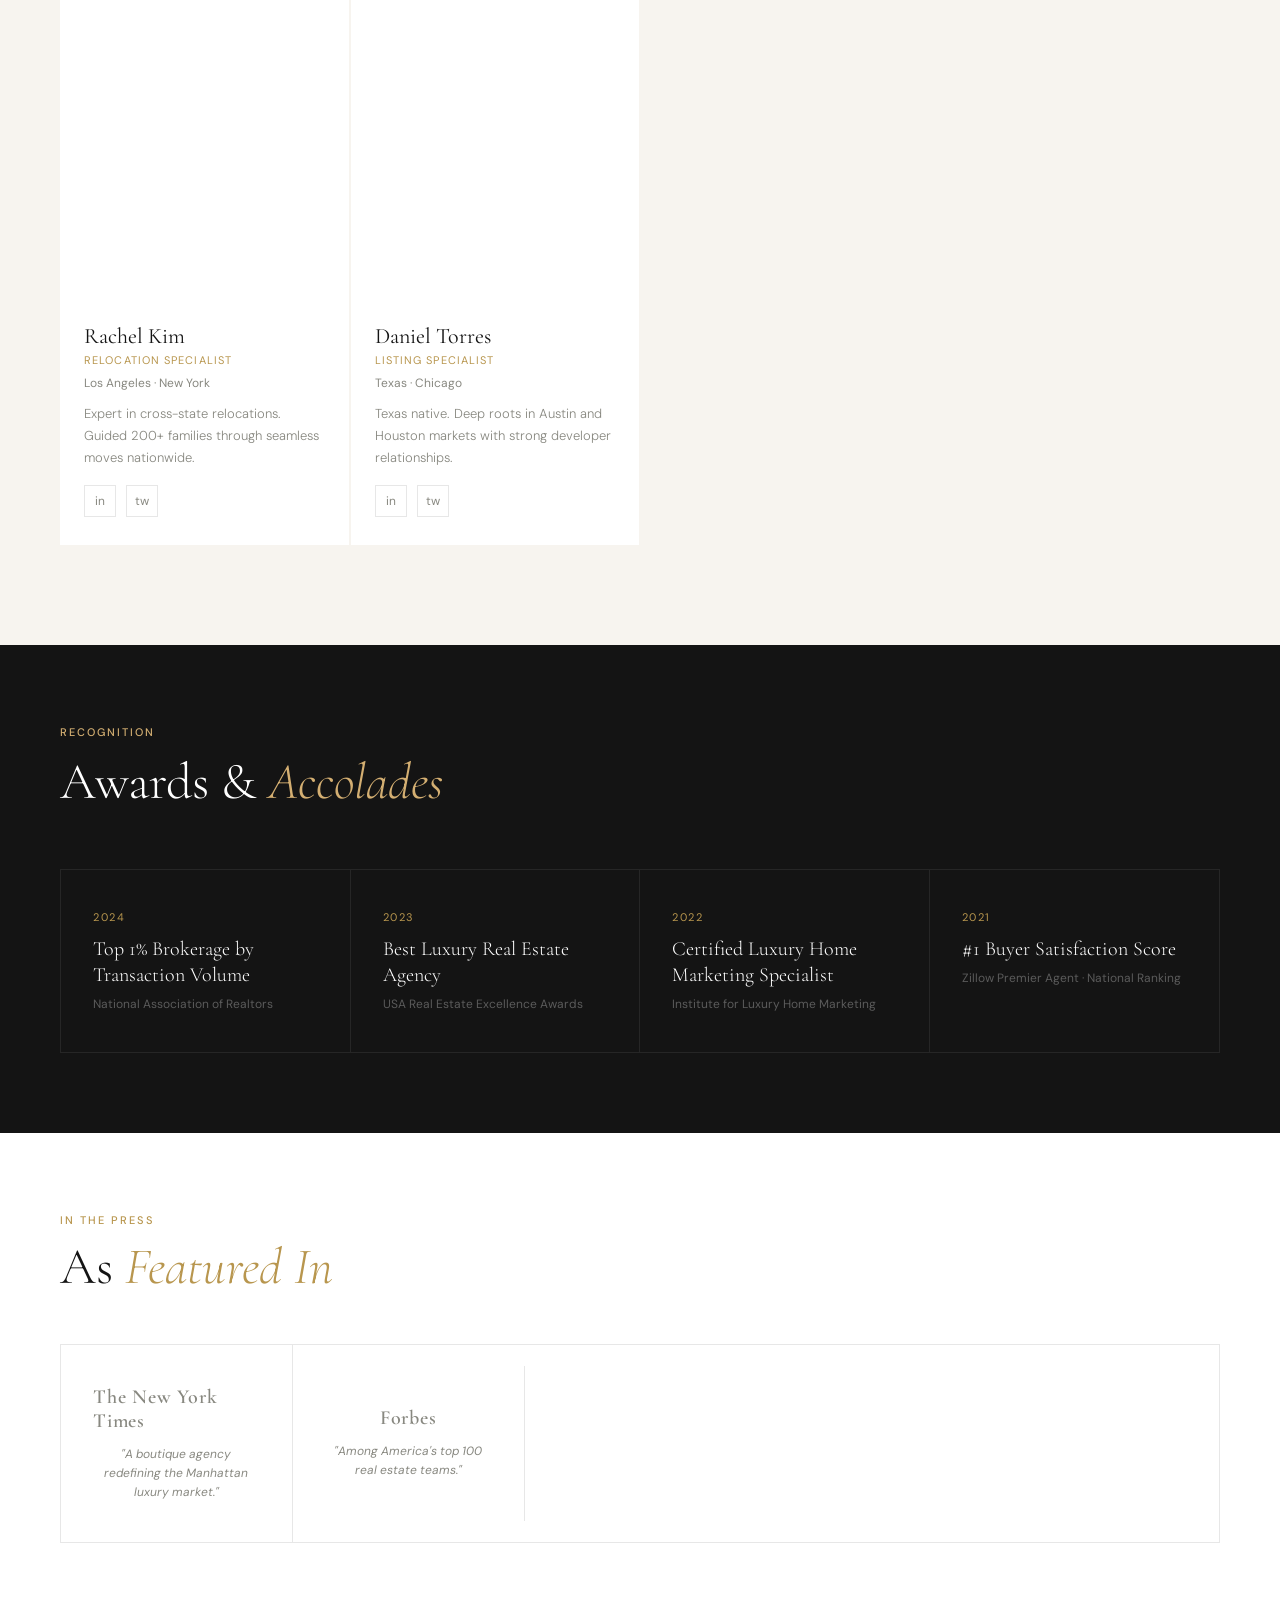
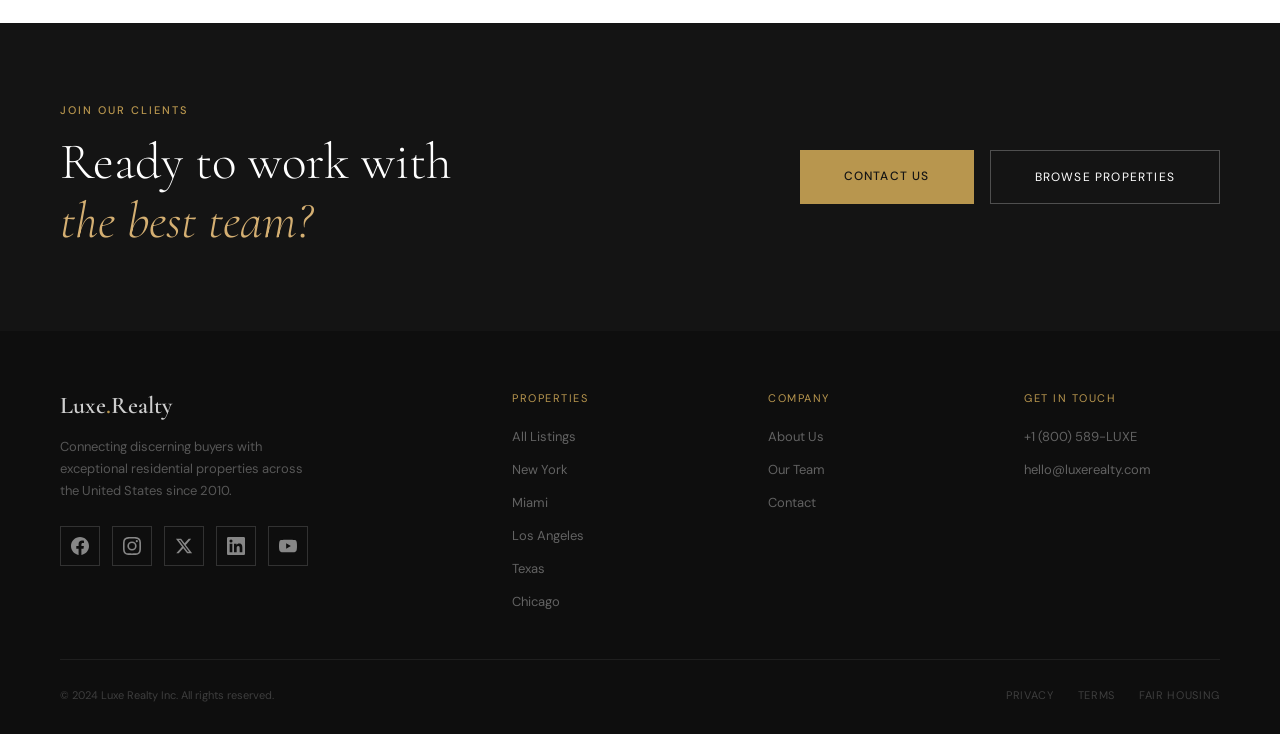
==== commit b366d4eb: "Add responsive mobile navigation to all pages Made-with: Cursor" ====
--- a/about.html
+++ b/about.html
@@ -15,7 +15,7 @@
 .cursor{width:10px;height:10px;background:var(--ink);border-radius:50%;position:fixed;top:0;left:0;pointer-events:none;z-index:9999;transition:transform .15s;transform:translate(-50%,-50%)}
 .cursor-ring{width:36px;height:36px;border:1px solid var(--ink);border-radius:50%;position:fixed;top:0;left:0;pointer-events:none;z-index:9998;transition:transform .4s cubic-bezier(.25,.46,.45,.94);transform:translate(-50%,-50%);opacity:.5}
 nav{position:fixed;top:0;width:100%;z-index:100;display:flex;align-items:center;justify-content:space-between;padding:24px 60px;background:rgba(247,244,239,.94);backdrop-filter:blur(12px);border-bottom:1px solid var(--border)}
-.nav-logo{font-family:var(--serif);font-size:22px;font-weight:600;letter-spacing:.04em;color:var(--ink);text-decoration:none}
+.nav-logo{font-family:var(--serif);font-size:22px;font-weight:600;letter-spacing:.04em;color:var(--ink);text-decoration:none;z-index:101}
 .nav-logo span{color:var(--gold)}
 .nav-links{display:flex;gap:36px;list-style:none}
 .nav-links a{font-size:13px;letter-spacing:.08em;text-transform:uppercase;color:var(--ink-soft);text-decoration:none;transition:color .2s;position:relative}
@@ -24,6 +24,17 @@
 .nav-links a:hover::after,.nav-links a.active::after{width:100%}
 .nav-cta{font-size:12px;letter-spacing:.1em;text-transform:uppercase;color:var(--ink);border:1px solid var(--ink);padding:10px 24px;text-decoration:none;transition:background .25s,color .25s}
 .nav-cta:hover{background:var(--ink);color:var(--cream)}
+.menu-toggle{display:none;flex-direction:column;justify-content:center;align-items:center;width:44px;height:44px;background:none;border:1px solid var(--border);cursor:pointer;z-index:101;transition:border-color .3s}
+.menu-toggle:hover{border-color:var(--ink)}
+.menu-toggle span{display:block;width:20px;height:2px;background:var(--ink);margin:2px 0;transition:transform .3s,opacity .3s}
+.menu-toggle.active span:nth-child(1){transform:rotate(45deg) translate(4px,4px)}
+.menu-toggle.active span:nth-child(2){opacity:0}
+.menu-toggle.active span:nth-child(3){transform:rotate(-45deg) translate(4px,-4px)}
+.mobile-menu{position:fixed;top:0;left:0;width:100%;height:100vh;background:var(--cream);z-index:99;display:flex;flex-direction:column;justify-content:center;align-items:center;gap:32px;opacity:0;visibility:hidden;transition:opacity .4s,visibility .4s}
+.mobile-menu.active{opacity:1;visibility:visible}
+.mobile-menu a{font-family:var(--serif);font-size:32px;font-weight:300;color:var(--ink);text-decoration:none;transition:color .2s}
+.mobile-menu a:hover{color:var(--gold)}
+.mobile-menu .nav-cta{margin-top:20px;font-family:var(--sans);font-size:12px}
 
 /* HERO */
 .about-hero{min-height:60vh;padding-top:80px;display:grid;grid-template-columns:1fr 1fr;overflow:hidden}
@@ -126,7 +137,10 @@
 .reveal{opacity:0;transform:translateY(28px);transition:opacity .7s,transform .7s}
 .reveal.visible{opacity:1;transform:translateY(0)}
 @media(max-width:1024px){
-  nav{padding:20px 32px}.nav-links{display:none}
+  nav{padding:20px 32px}
+  .nav-links{display:none}
+  .nav-cta{display:none}
+  .menu-toggle{display:flex}
   .about-hero{grid-template-columns:1fr;min-height:auto}
   .ah-left{padding:100px 32px 60px}
   .ah-right{min-height:50vw}
@@ -139,6 +153,19 @@
   .press-item{flex:0 0 50%;border-bottom:1px solid var(--border)}
   footer{padding:48px 32px 24px}
   .footer-grid{grid-template-columns:1fr 1fr;gap:36px}
+  .footer-bottom{flex-direction:column;gap:16px;text-align:center}
+}
+@media(max-width:600px){
+  nav{padding:16px 20px}
+  .ah-left{padding:90px 20px 40px}
+  .story-section{padding:40px 20px;gap:32px}
+  .values-section,.team-section,.awards-section,.press-section{padding:40px 20px}
+  .team-grid{grid-template-columns:1fr}
+  .awards-grid{grid-template-columns:1fr}
+  .press-item{flex:0 0 100%}
+  footer{padding:40px 20px 20px}
+  .footer-grid{grid-template-columns:1fr;text-align:center}
+  .footer-social{justify-content:center}
 }
 </style>
 </head>
@@ -146,7 +173,7 @@
 <div class="cursor" id="cursor"></div>
 <div class="cursor-ring" id="cursorRing"></div>
 
-<nav>
+<nav id="navbar">
   <a href="index.html" class="nav-logo">Luxe<span>.</span>Realty</a>
   <ul class="nav-links">
     <li><a href="index.html">Home</a></li>
@@ -155,7 +182,17 @@
     <li><a href="contact.html">Contact</a></li>
   </ul>
   <a href="contact.html" class="nav-cta">Get Started</a>
+  <button class="menu-toggle" id="menuToggle" aria-label="Toggle menu">
+    <span></span><span></span><span></span>
+  </button>
 </nav>
+<div class="mobile-menu" id="mobileMenu">
+  <a href="index.html">Home</a>
+  <a href="listings.html">Properties</a>
+  <a href="about.html">About</a>
+  <a href="contact.html">Contact</a>
+  <a href="contact.html" class="nav-cta">Get Started</a>
+</div>
 
 <!-- HERO -->
 <div class="about-hero">
@@ -276,6 +313,22 @@
 });
 const obs=new IntersectionObserver(entries=>entries.forEach((e,i)=>{if(e.isIntersecting)setTimeout(()=>e.target.classList.add('visible'),i*80)}),{threshold:.08});
 document.querySelectorAll('.reveal').forEach(el=>obs.observe(el));
+
+// Mobile Menu
+const menuToggle=document.getElementById('menuToggle');
+const mobileMenu=document.getElementById('mobileMenu');
+menuToggle.addEventListener('click',()=>{
+  menuToggle.classList.toggle('active');
+  mobileMenu.classList.toggle('active');
+  document.body.style.overflow=mobileMenu.classList.contains('active')?'hidden':'';
+});
+mobileMenu.querySelectorAll('a').forEach(link=>{
+  link.addEventListener('click',()=>{
+    menuToggle.classList.remove('active');
+    mobileMenu.classList.remove('active');
+    document.body.style.overflow='';
+  });
+});
 </script>
 </body>
 </html>
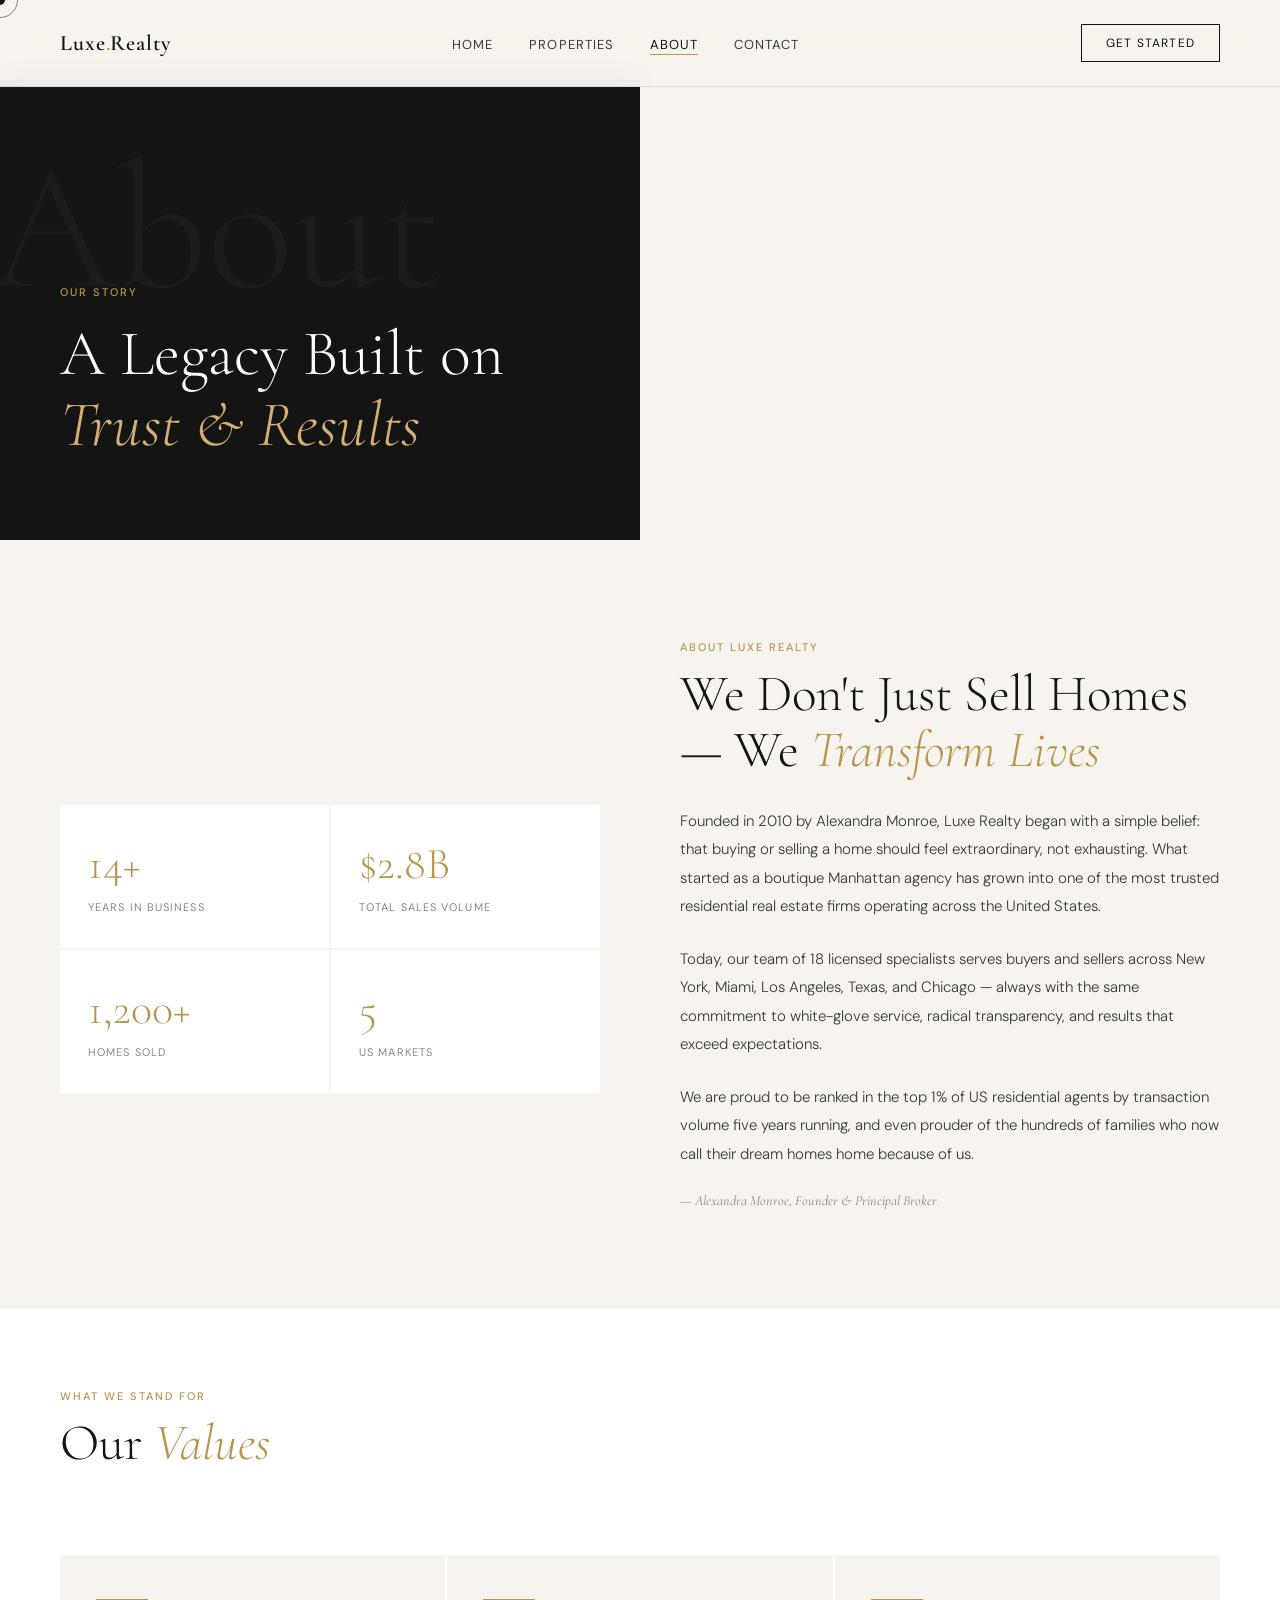
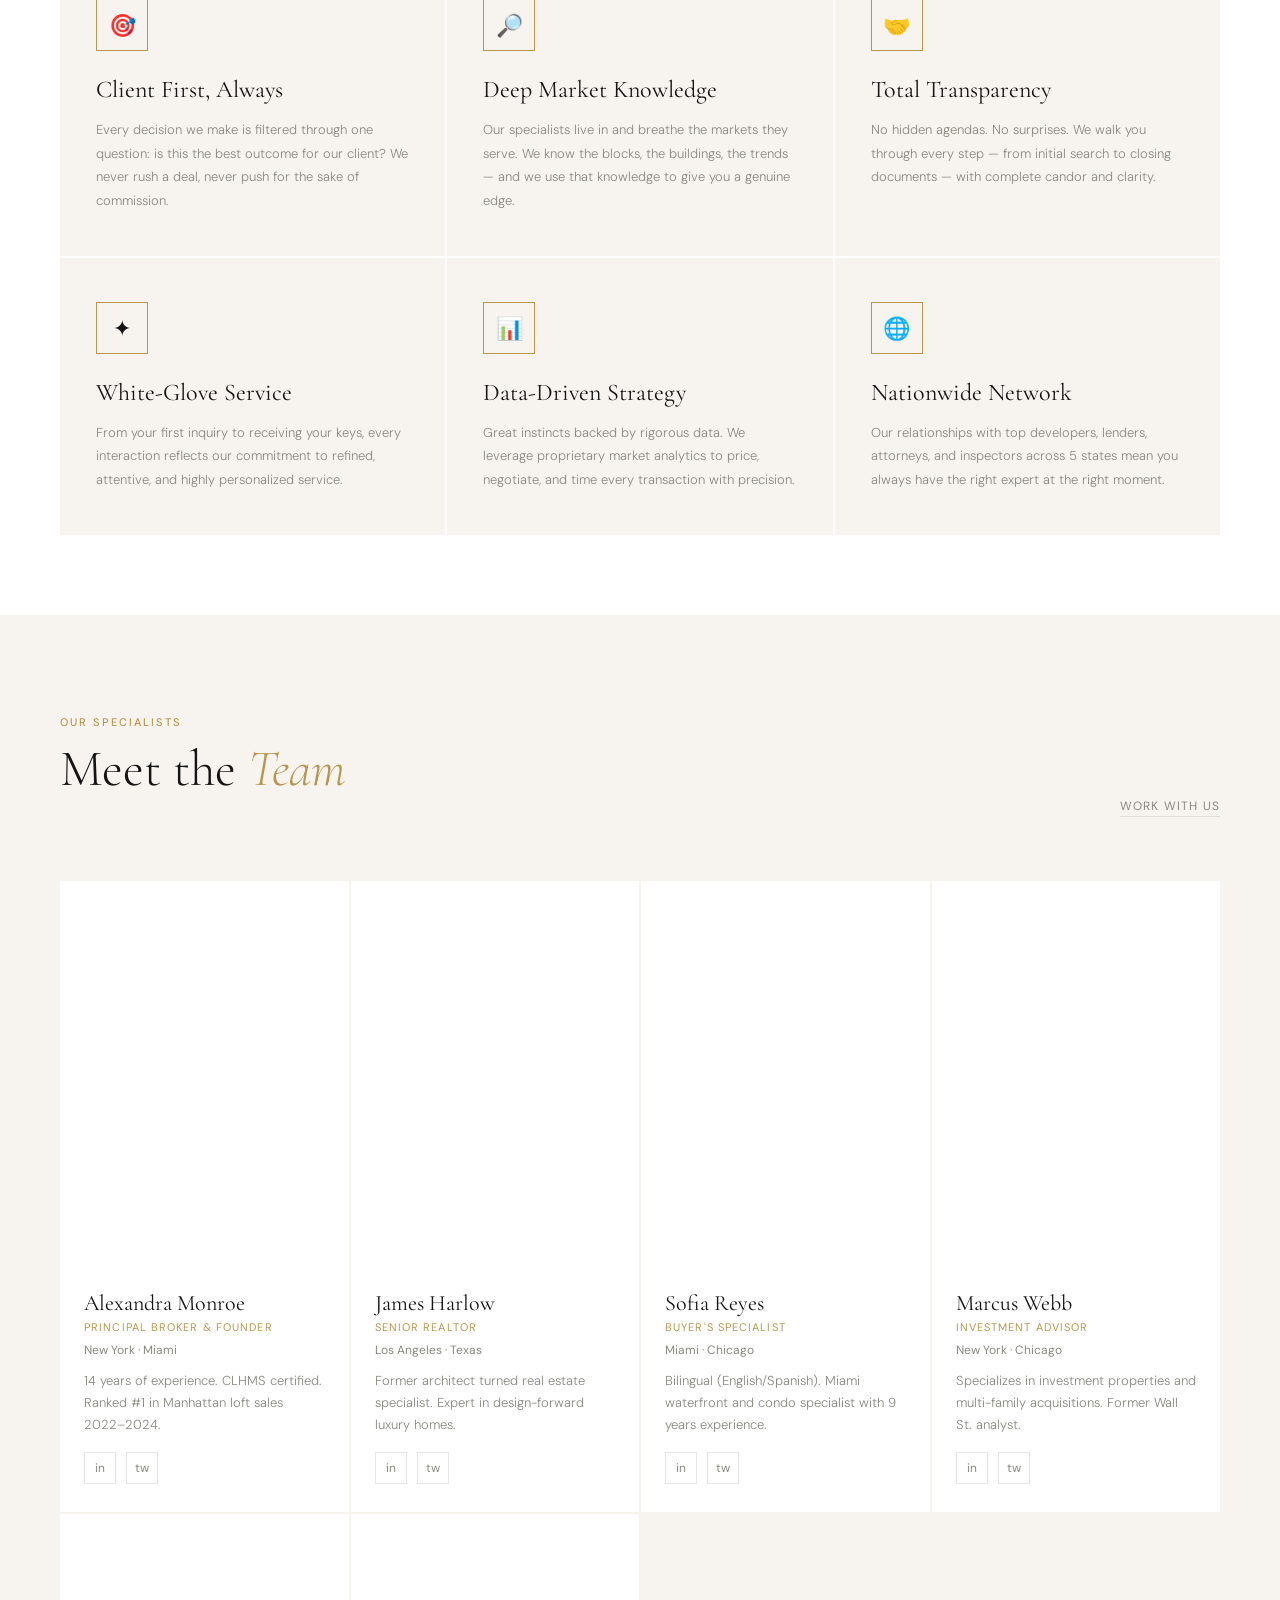
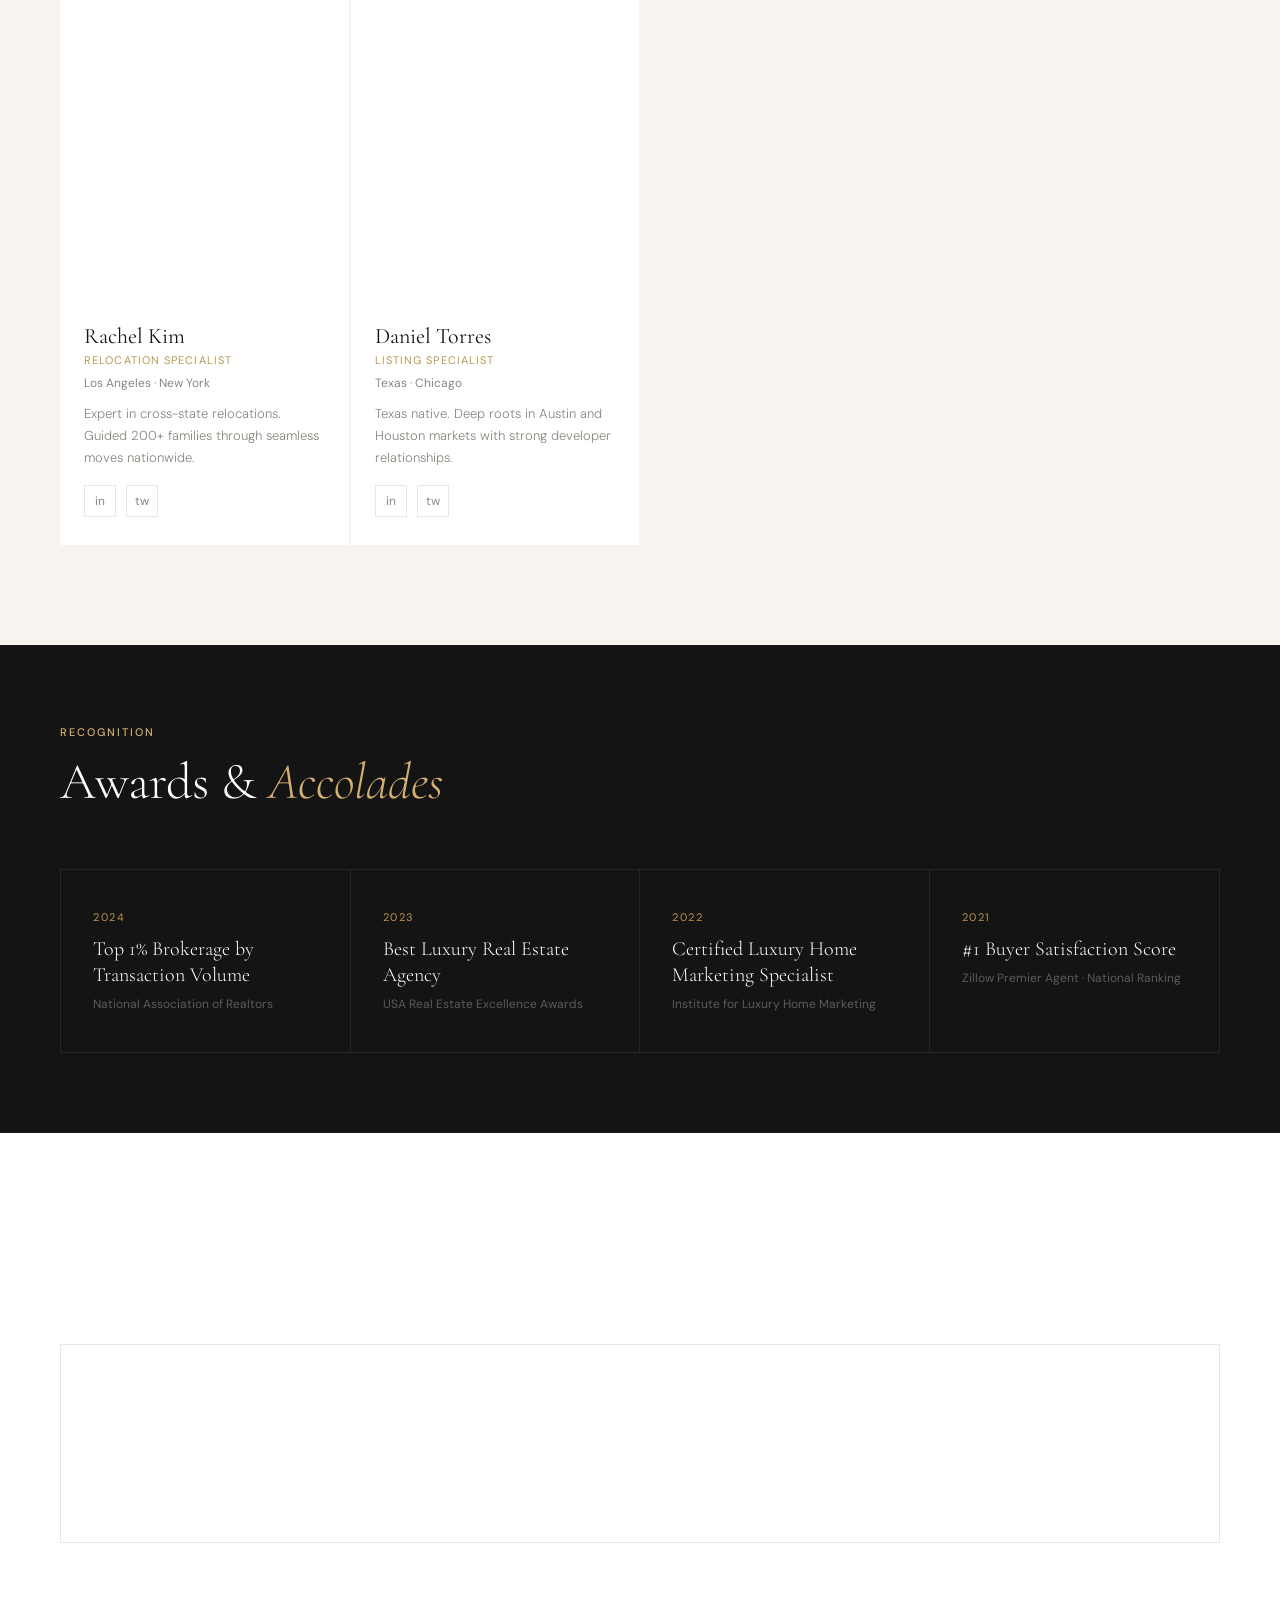
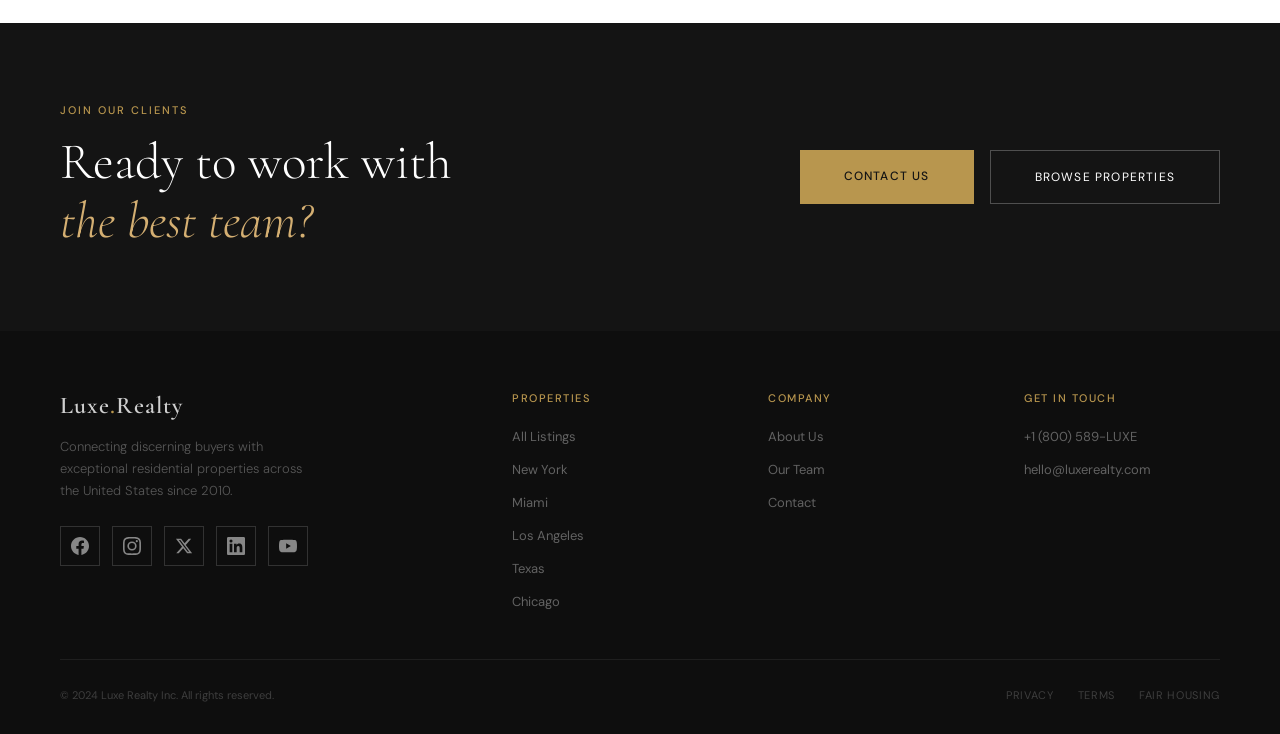
==== commit 72eb388b: "Add global styles.css and fix mobile hero image display Made-with: Cursor" ====
--- a/about.html
+++ b/about.html
@@ -7,13 +7,9 @@
 <link rel="preconnect" href="https://fonts.googleapis.com"/>
 <link rel="preconnect" href="https://fonts.gstatic.com" crossorigin/>
 <link href="https://fonts.googleapis.com/css2?family=Cormorant+Garamond:ital,wght@0,300;0,400;0,600;1,300;1,400&family=DM+Sans:wght@300;400;500&display=swap" rel="stylesheet"/>
+<link rel="stylesheet" href="styles.css"/>
 <style>
-*,*::before,*::after{box-sizing:border-box;margin:0;padding:0}
-:root{--cream:#F7F4EF;--white:#FFFFFF;--ink:#141414;--ink-soft:#3A3A3A;--ink-muted:#888880;--gold:#B8964E;--gold-light:#D4AF72;--border:rgba(20,20,20,0.10);--serif:'Cormorant Garamond',serif;--sans:'DM Sans',sans-serif}
-html{scroll-behavior:smooth}
-body{font-family:var(--sans);background:var(--cream);color:var(--ink);overflow-x:hidden;cursor:none}
-.cursor{width:10px;height:10px;background:var(--ink);border-radius:50%;position:fixed;top:0;left:0;pointer-events:none;z-index:9999;transition:transform .15s;transform:translate(-50%,-50%)}
-.cursor-ring{width:36px;height:36px;border:1px solid var(--ink);border-radius:50%;position:fixed;top:0;left:0;pointer-events:none;z-index:9998;transition:transform .4s cubic-bezier(.25,.46,.45,.94);transform:translate(-50%,-50%);opacity:.5}
+/* PAGE SPECIFIC STYLES */
 nav{position:fixed;top:0;width:100%;z-index:100;display:flex;align-items:center;justify-content:space-between;padding:24px 60px;background:rgba(247,244,239,.94);backdrop-filter:blur(12px);border-bottom:1px solid var(--border)}
 .nav-logo{font-family:var(--serif);font-size:22px;font-weight:600;letter-spacing:.04em;color:var(--ink);text-decoration:none;z-index:101}
 .nav-logo span{color:var(--gold)}
@@ -144,6 +140,7 @@
   .about-hero{grid-template-columns:1fr;min-height:auto}
   .ah-left{padding:100px 32px 60px}
   .ah-right{min-height:50vw}
+  .ah-title{font-size:clamp(36px,8vw,52px)}
   .story-section{grid-template-columns:1fr;padding:60px 32px;gap:48px}
   .values-section,.team-section,.awards-section,.press-section{padding:60px 32px}
   .values-grid{grid-template-columns:1fr}
@@ -155,17 +152,42 @@
   .footer-grid{grid-template-columns:1fr 1fr;gap:36px}
   .footer-bottom{flex-direction:column;gap:16px;text-align:center}
 }
-@media(max-width:600px){
-  nav{padding:16px 20px}
-  .ah-left{padding:90px 20px 40px}
-  .story-section{padding:40px 20px;gap:32px}
-  .values-section,.team-section,.awards-section,.press-section{padding:40px 20px}
+@media(max-width:768px){
+  .ah-title{font-size:clamp(32px,7vw,44px)}
   .team-grid{grid-template-columns:1fr}
   .awards-grid{grid-template-columns:1fr}
-  .press-item{flex:0 0 100%}
-  footer{padding:40px 20px 20px}
-  .footer-grid{grid-template-columns:1fr;text-align:center}
+}
+@media(max-width:480px){
+  nav{padding:14px 16px}
+  .nav-logo{font-size:18px}
+  .menu-toggle{width:40px;height:40px}
+  .mobile-menu a{font-size:24px}
+  .ah-left{padding:70px 16px 30px}
+  .ah-eyebrow{font-size:10px}
+  .ah-title{font-size:28px}
+  .ah-desc{font-size:13px}
+  .ah-right{min-height:40vw}
+  .story-section{padding:32px 16px;gap:24px}
+  .story-title{font-size:24px}
+  .story-text{font-size:13px}
+  .values-section,.team-section,.awards-section,.press-section{padding:32px 16px}
+  .section-eyebrow{font-size:9px}
+  .section-title{font-size:24px}
+  .value-card{padding:20px}
+  .value-title{font-size:16px}
+  .team-name{font-size:18px}
+  .award-card{padding:20px}
+  .press-item{padding:16px}
+  footer{padding:32px 16px 16px}
+  .footer-grid{grid-template-columns:1fr;text-align:center;gap:24px}
+  .footer-logo{font-size:20px}
+  .footer-tagline{font-size:12px}
   .footer-social{justify-content:center}
+  .footer-col-title{font-size:10px}
+  .footer-col-links a{font-size:12px}
+  .footer-bottom{padding-top:20px}
+  .footer-copy{font-size:10px}
+  .footer-legal a{font-size:10px}
 }
 </style>
 </head>
--- a/styles.css
+++ b/styles.css
@@ -0,0 +1,174 @@
+/* ============================================
+   LUXE REALTY - GLOBAL STYLES
+   Common CSS for all pages
+   ============================================ */
+
+/* RESET & BASE */
+*,*::before,*::after{box-sizing:border-box;margin:0;padding:0}
+:root{
+  --cream:#F7F4EF;
+  --white:#FFFFFF;
+  --ink:#141414;
+  --ink-soft:#3A3A3A;
+  --ink-muted:#888880;
+  --gold:#B8964E;
+  --gold-light:#D4AF72;
+  --border:rgba(20,20,20,0.10);
+  --serif:'Cormorant Garamond',serif;
+  --sans:'DM Sans',sans-serif;
+}
+html{scroll-behavior:smooth}
+body{font-family:var(--sans);background:var(--cream);color:var(--ink);overflow-x:hidden;cursor:none}
+
+/* CURSOR */
+.cursor{width:10px;height:10px;background:var(--ink);border-radius:50%;position:fixed;top:0;left:0;pointer-events:none;z-index:9999;transition:transform .15s ease;transform:translate(-50%,-50%)}
+.cursor-ring{width:36px;height:36px;border:1px solid var(--ink);border-radius:50%;position:fixed;top:0;left:0;pointer-events:none;z-index:9998;transition:transform .4s cubic-bezier(.25,.46,.45,.94);transform:translate(-50%,-50%);opacity:.5}
+
+/* NAV */
+nav{position:fixed;top:0;left:0;right:0;width:100%;z-index:100;display:flex;align-items:center;justify-content:space-between;padding:24px 60px;background:rgba(247,244,239,.94);backdrop-filter:blur(12px);border-bottom:1px solid var(--border);transition:padding .3s}
+nav.scrolled{padding:18px 60px}
+.nav-logo{font-family:var(--serif);font-size:22px;font-weight:600;letter-spacing:.04em;color:var(--ink);text-decoration:none;z-index:101}
+.nav-logo span{color:var(--gold)}
+.nav-links{display:flex;gap:36px;list-style:none}
+.nav-links a{font-size:13px;font-weight:400;letter-spacing:.08em;text-transform:uppercase;color:var(--ink-soft);text-decoration:none;transition:color .2s;position:relative}
+.nav-links a::after{content:'';position:absolute;bottom:-2px;left:0;width:0;height:1px;background:var(--gold);transition:width .3s}
+.nav-links a:hover,.nav-links a.active{color:var(--ink)}
+.nav-links a:hover::after,.nav-links a.active::after{width:100%}
+.nav-cta{font-size:12px;letter-spacing:.1em;text-transform:uppercase;color:var(--ink);border:1px solid var(--ink);padding:10px 24px;text-decoration:none;transition:background .25s,color .25s}
+.nav-cta:hover{background:var(--ink);color:var(--cream)}
+
+/* MOBILE MENU */
+.menu-toggle{display:none;flex-direction:column;justify-content:center;align-items:center;width:44px;height:44px;background:none;border:1px solid var(--border);cursor:pointer;z-index:101;transition:border-color .3s}
+.menu-toggle:hover{border-color:var(--ink)}
+.menu-toggle span{display:block;width:20px;height:2px;background:var(--ink);margin:2px 0;transition:transform .3s,opacity .3s}
+.menu-toggle.active span:nth-child(1){transform:rotate(45deg) translate(4px,4px)}
+.menu-toggle.active span:nth-child(2){opacity:0}
+.menu-toggle.active span:nth-child(3){transform:rotate(-45deg) translate(4px,-4px)}
+.mobile-menu{position:fixed;top:0;left:0;width:100%;height:100vh;background:var(--cream);z-index:99;display:flex;flex-direction:column;justify-content:center;align-items:center;gap:32px;opacity:0;visibility:hidden;transition:opacity .4s,visibility .4s}
+.mobile-menu.active{opacity:1;visibility:visible}
+.mobile-menu a{font-family:var(--serif);font-size:32px;font-weight:300;color:var(--ink);text-decoration:none;transition:color .2s}
+.mobile-menu a:hover{color:var(--gold)}
+.mobile-menu .nav-cta{margin-top:20px;font-family:var(--sans);font-size:12px}
+
+/* BUTTONS */
+.btn-primary{background:var(--ink);color:var(--cream);padding:16px 40px;font-size:12px;letter-spacing:.1em;text-transform:uppercase;border:none;cursor:pointer;text-decoration:none;transition:background .25s;display:inline-block;font-family:var(--sans);text-align:center}
+.btn-primary:hover{background:var(--gold)}
+.btn-outline{background:transparent;color:var(--ink);padding:16px 40px;font-size:12px;letter-spacing:.1em;text-transform:uppercase;border:1px solid var(--border);cursor:pointer;text-decoration:none;transition:border-color .25s;display:inline-block;font-family:var(--sans);text-align:center}
+.btn-outline:hover{border-color:var(--ink)}
+
+/* SECTION HEADERS */
+.section-header{display:flex;align-items:flex-end;justify-content:space-between;margin-bottom:48px}
+.section-eyebrow{font-size:11px;letter-spacing:.18em;text-transform:uppercase;color:var(--gold);font-weight:500;margin-bottom:12px;display:block}
+.section-title{font-family:var(--serif);font-size:clamp(32px,4vw,48px);font-weight:300;color:var(--ink);line-height:1.1}
+.section-link{font-size:12px;letter-spacing:.1em;text-transform:uppercase;color:var(--gold);text-decoration:none;display:flex;align-items:center;gap:8px;transition:color .2s;white-space:nowrap}
+.section-link:hover{color:var(--ink)}
+
+/* CTA BANNER */
+.cta-banner{background:var(--ink);padding:80px 60px;display:flex;align-items:center;justify-content:space-between;gap:40px}
+.cta-eyebrow{font-size:11px;letter-spacing:.18em;text-transform:uppercase;color:var(--gold);font-weight:500;display:block;margin-bottom:16px}
+.cta-title{font-family:var(--serif);font-size:clamp(28px,4vw,52px);font-weight:300;color:var(--white);line-height:1.15}
+.cta-title em{font-style:italic;color:var(--gold-light)}
+.cta-buttons{display:flex;gap:16px;flex-shrink:0}
+.cta-btn-primary{background:var(--gold);color:var(--ink);padding:18px 44px;font-size:12px;letter-spacing:.1em;text-transform:uppercase;text-decoration:none;font-family:var(--sans);font-weight:500;transition:background .25s;white-space:nowrap;text-align:center}
+.cta-btn-primary:hover{background:var(--gold-light)}
+.cta-btn-outline{background:transparent;color:var(--white);padding:18px 44px;font-size:12px;letter-spacing:.1em;text-transform:uppercase;text-decoration:none;border:1px solid rgba(255,255,255,.25);font-family:var(--sans);transition:border-color .25s;white-space:nowrap;text-align:center}
+.cta-btn-outline:hover{border-color:rgba(255,255,255,.6)}
+
+/* FOOTER */
+footer{background:#0E0E0E;color:rgba(255,255,255,.4);padding:60px 60px 32px}
+.footer-grid{display:grid;grid-template-columns:2fr 1fr 1fr 1fr;gap:60px;margin-bottom:48px}
+.footer-logo{font-family:var(--serif);font-size:24px;font-weight:600;color:rgba(255,255,255,.8);letter-spacing:.04em;text-decoration:none;display:block;margin-bottom:16px}
+.footer-logo span{color:var(--gold)}
+.footer-tagline{font-size:13px;color:rgba(255,255,255,.3);line-height:1.7;font-weight:300;max-width:260px}
+.footer-social{display:flex;gap:12px;margin-top:24px}
+.footer-social a{width:40px;height:40px;border:1px solid rgba(255,255,255,.15);display:flex;align-items:center;justify-content:center;transition:all .3s;text-decoration:none}
+.footer-social a:hover{background:var(--gold);border-color:var(--gold)}
+.footer-social svg{width:18px;height:18px;fill:rgba(255,255,255,.5);transition:fill .3s}
+.footer-social a:hover svg{fill:var(--ink)}
+.footer-col-title{font-size:11px;letter-spacing:.14em;text-transform:uppercase;color:var(--gold);margin-bottom:20px;font-weight:500}
+.footer-col-links{list-style:none;display:flex;flex-direction:column;gap:12px}
+.footer-col-links a{font-size:13px;color:rgba(255,255,255,.35);text-decoration:none;transition:color .2s}
+.footer-col-links a:hover{color:var(--gold-light)}
+.footer-bottom{display:flex;align-items:center;justify-content:space-between;border-top:1px solid rgba(255,255,255,.07);padding-top:28px}
+.footer-copy{font-size:11px;color:rgba(255,255,255,.2)}
+.footer-legal{display:flex;gap:24px}
+.footer-legal a{font-size:11px;color:rgba(255,255,255,.2);text-decoration:none;letter-spacing:.06em;text-transform:uppercase;transition:color .2s}
+.footer-legal a:hover{color:rgba(255,255,255,.4)}
+
+/* ANIMATIONS */
+@keyframes fadeUp{from{opacity:0;transform:translateY(24px)}to{opacity:1;transform:translateY(0)}}
+@keyframes fadeIn{from{opacity:0}to{opacity:1}}
+.reveal{opacity:0;transform:translateY(32px);transition:opacity .7s ease,transform .7s ease}
+.reveal.visible{opacity:1;transform:translateY(0)}
+
+/* ============================================
+   RESPONSIVE BREAKPOINTS
+   ============================================ */
+
+/* TABLET - 1024px */
+@media(max-width:1024px){
+  nav{padding:20px 32px}
+  .nav-links{display:none}
+  .nav-cta{display:none}
+  .menu-toggle{display:flex}
+  
+  .section-header{flex-direction:column;align-items:flex-start;gap:16px}
+  
+  .cta-banner{padding:60px 32px;flex-direction:column;text-align:center}
+  .cta-buttons{flex-direction:column;width:100%;max-width:300px}
+  
+  footer{padding:48px 32px 24px}
+  .footer-grid{grid-template-columns:1fr 1fr;gap:36px}
+  .footer-bottom{flex-direction:column;gap:16px;text-align:center}
+}
+
+/* SMALL TABLET - 768px */
+@media(max-width:768px){
+  .footer-grid{grid-template-columns:1fr}
+  .footer-social{justify-content:center}
+  .footer-grid>div{text-align:center}
+  .footer-tagline{margin:0 auto}
+}
+
+/* MOBILE - 480px */
+@media(max-width:480px){
+  nav{padding:14px 16px}
+  .nav-logo{font-size:18px}
+  .menu-toggle{width:40px;height:40px}
+  .mobile-menu a{font-size:24px}
+  
+  .section-eyebrow{font-size:9px}
+  .section-title{font-size:28px}
+  
+  .btn-primary,.btn-outline{padding:14px 24px;font-size:11px;width:100%}
+  
+  .cta-banner{padding:40px 16px}
+  .cta-eyebrow{font-size:10px}
+  .cta-title{font-size:24px}
+  .cta-buttons{gap:12px}
+  .cta-btn-primary,.cta-btn-outline{padding:14px 24px;font-size:11px}
+  
+  footer{padding:32px 16px 16px}
+  .footer-grid{gap:24px}
+  .footer-logo{font-size:20px}
+  .footer-tagline{font-size:12px}
+  .footer-col-title{font-size:10px}
+  .footer-col-links a{font-size:12px}
+  .footer-bottom{padding-top:20px}
+  .footer-copy{font-size:10px}
+  .footer-legal{flex-wrap:wrap;justify-content:center;gap:12px}
+  .footer-legal a{font-size:10px}
+}
+
+/* EXTRA SMALL - 360px */
+@media(max-width:360px){
+  nav{padding:12px 12px}
+  .nav-logo{font-size:16px}
+  .menu-toggle{width:36px;height:36px}
+  .mobile-menu a{font-size:20px}
+  
+  .cta-banner{padding:32px 12px}
+  .cta-title{font-size:20px}
+  
+  footer{padding:24px 12px 12px}
+}
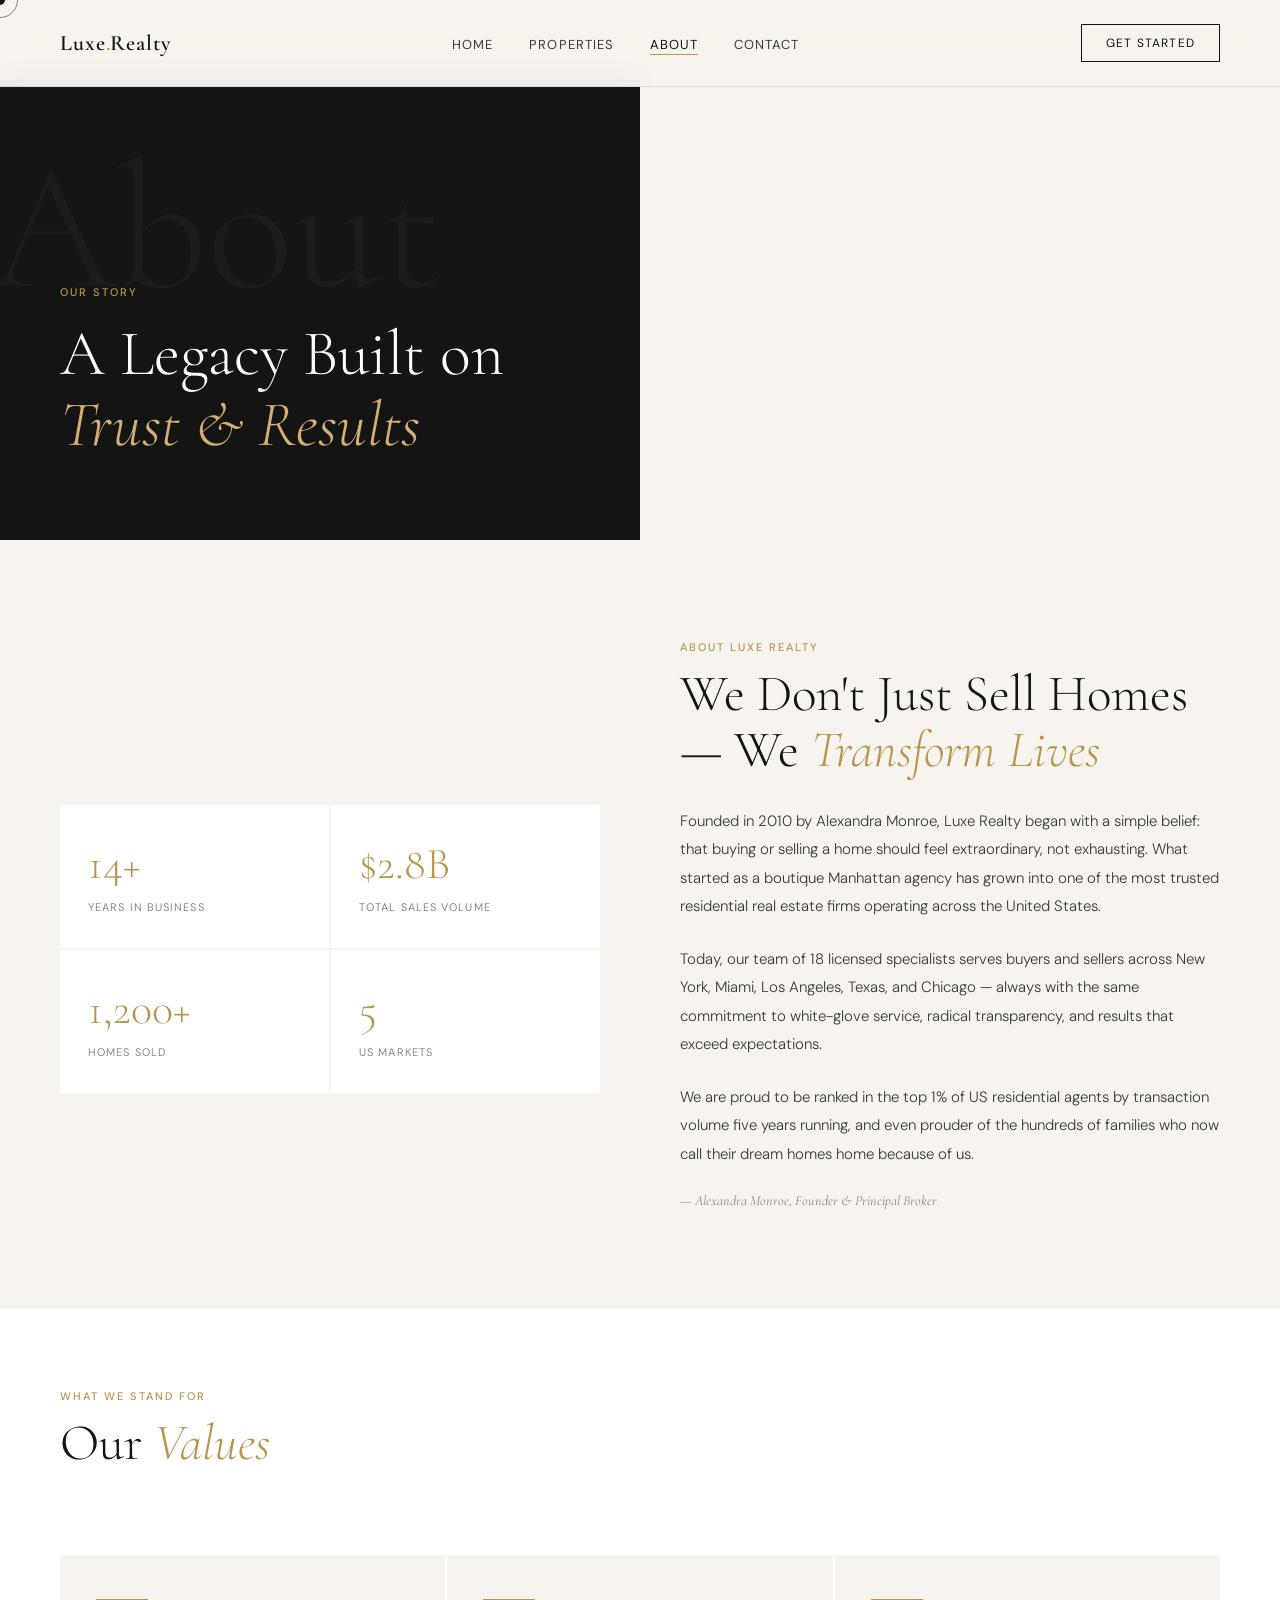
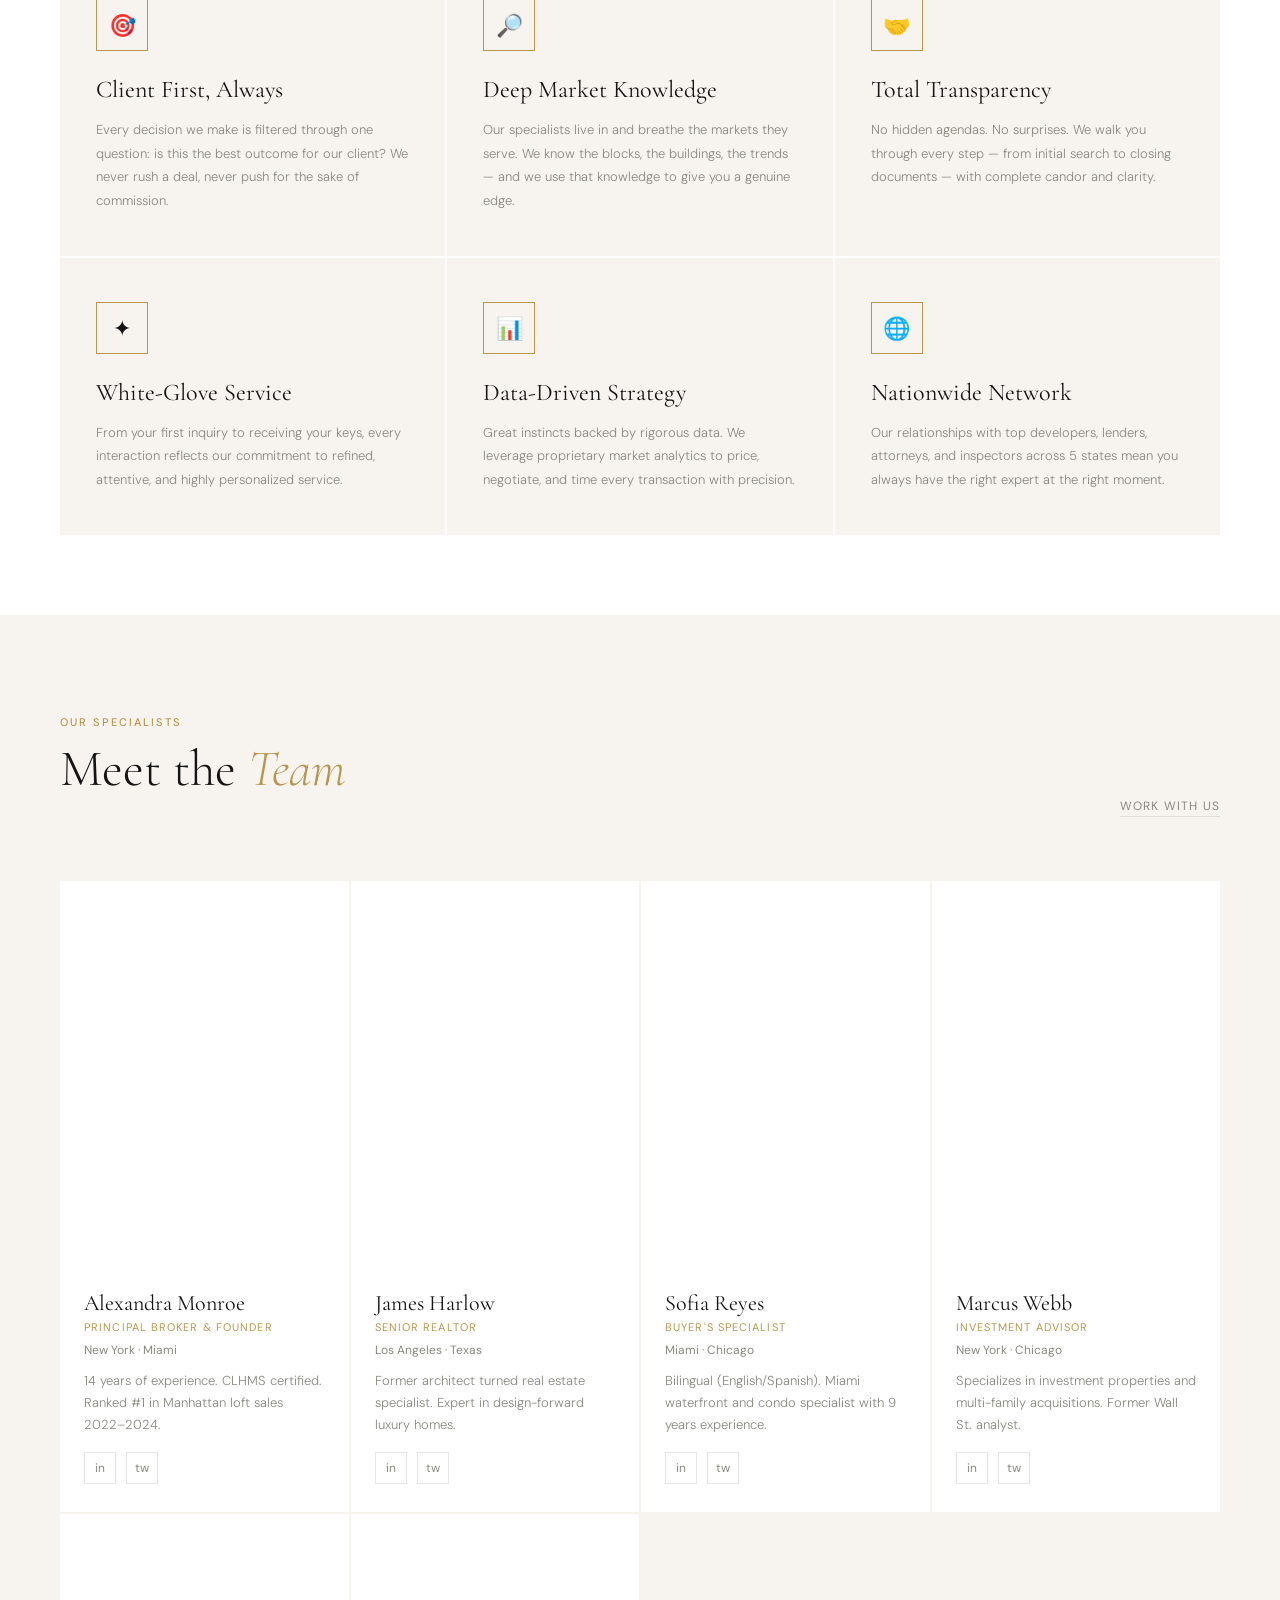
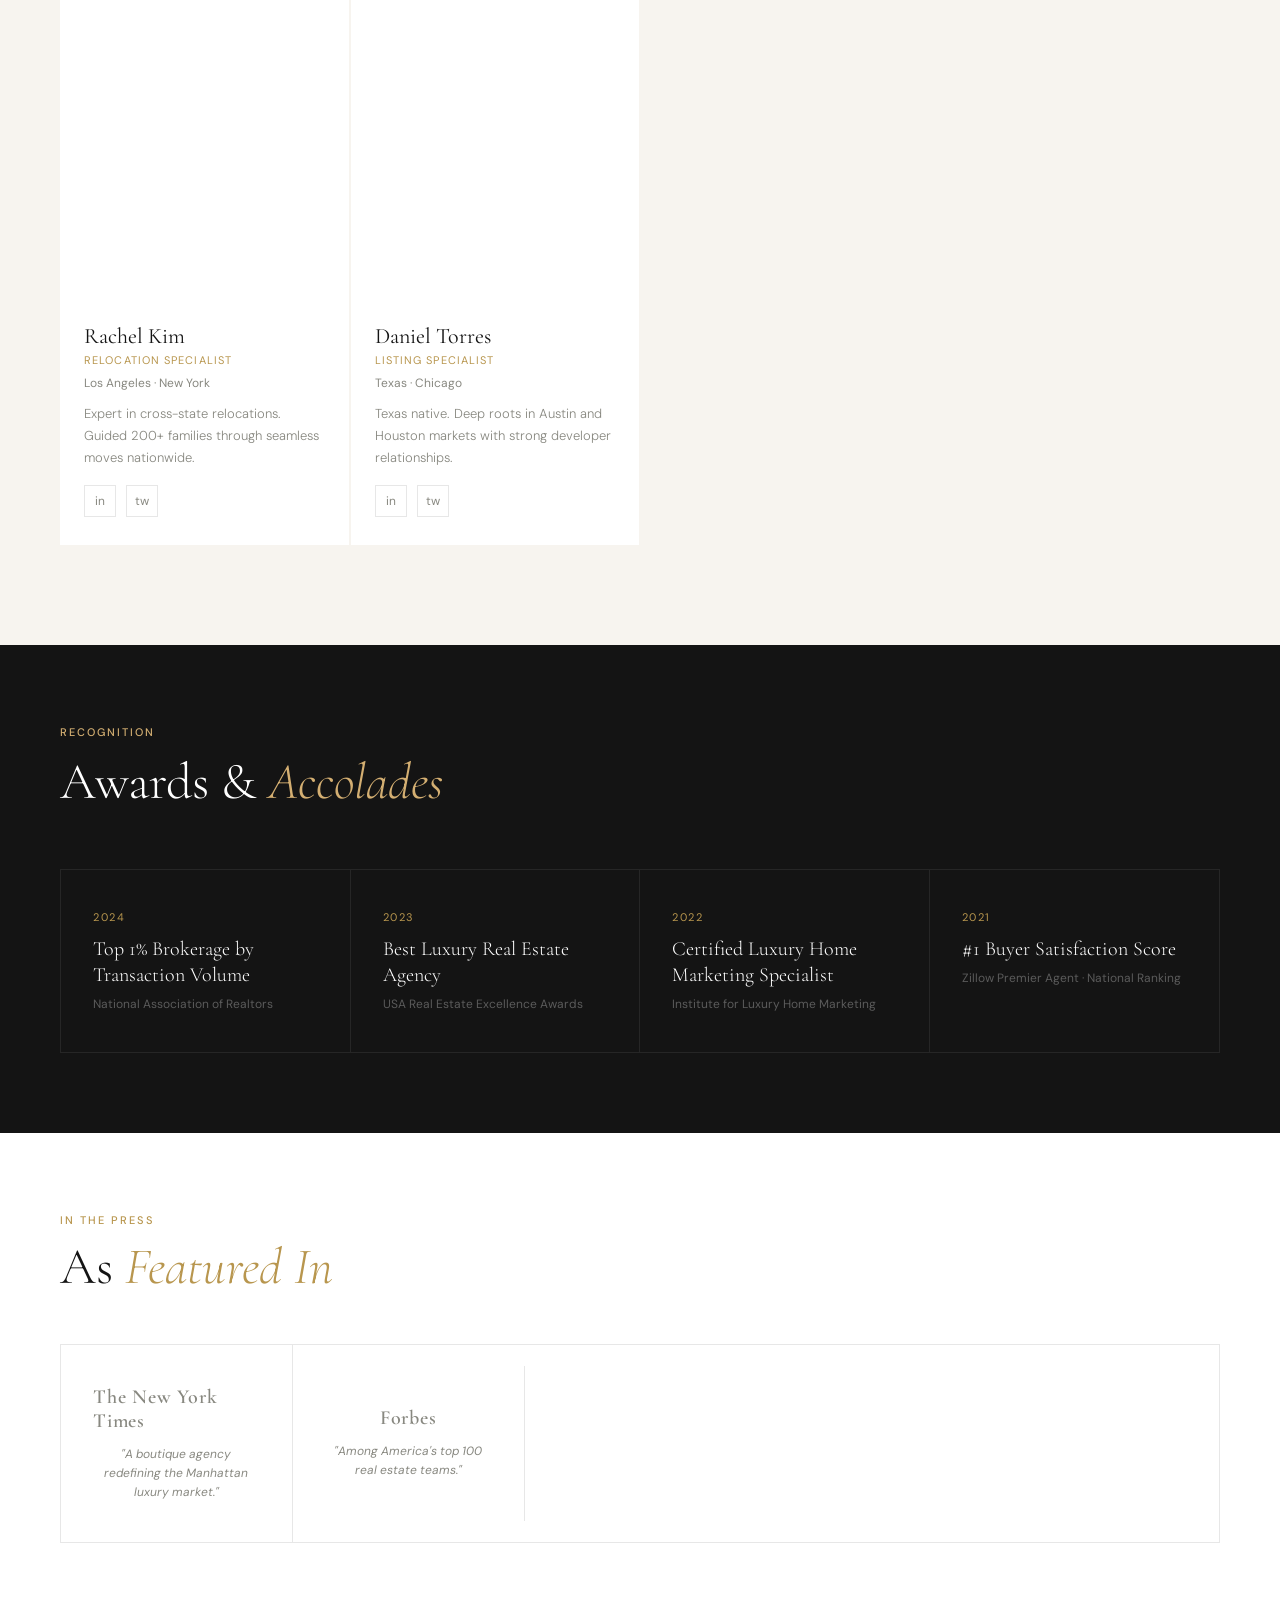
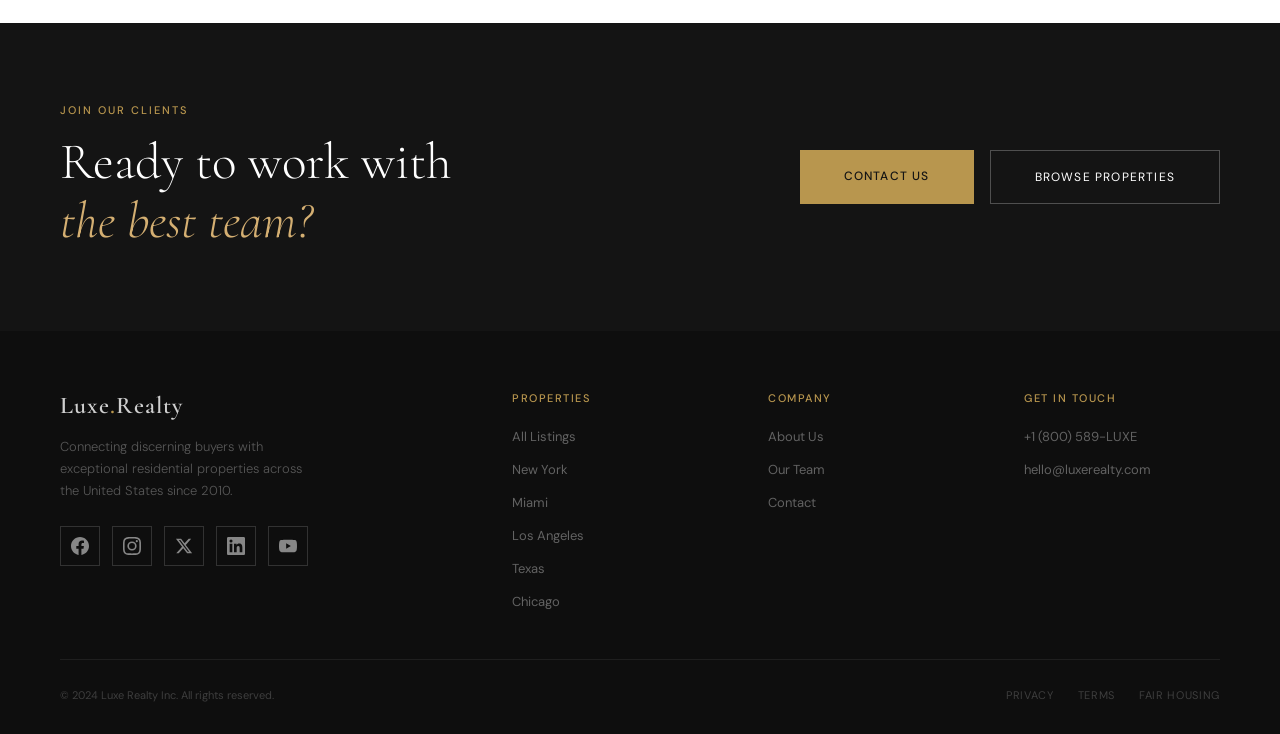
==== commit ab2a21b3: "Remove duplicate nav/mobile-menu styles from all pages - use global styles.css Made-with: Cursor" ====
--- a/about.html
+++ b/about.html
@@ -9,28 +9,7 @@
 <link href="https://fonts.googleapis.com/css2?family=Cormorant+Garamond:ital,wght@0,300;0,400;0,600;1,300;1,400&family=DM+Sans:wght@300;400;500&display=swap" rel="stylesheet"/>
 <link rel="stylesheet" href="styles.css"/>
 <style>
-/* PAGE SPECIFIC STYLES */
-nav{position:fixed;top:0;width:100%;z-index:100;display:flex;align-items:center;justify-content:space-between;padding:24px 60px;background:rgba(247,244,239,.94);backdrop-filter:blur(12px);border-bottom:1px solid var(--border)}
-.nav-logo{font-family:var(--serif);font-size:22px;font-weight:600;letter-spacing:.04em;color:var(--ink);text-decoration:none;z-index:101}
-.nav-logo span{color:var(--gold)}
-.nav-links{display:flex;gap:36px;list-style:none}
-.nav-links a{font-size:13px;letter-spacing:.08em;text-transform:uppercase;color:var(--ink-soft);text-decoration:none;transition:color .2s;position:relative}
-.nav-links a::after{content:'';position:absolute;bottom:-2px;left:0;width:0;height:1px;background:var(--gold);transition:width .3s}
-.nav-links a:hover,.nav-links a.active{color:var(--ink)}
-.nav-links a:hover::after,.nav-links a.active::after{width:100%}
-.nav-cta{font-size:12px;letter-spacing:.1em;text-transform:uppercase;color:var(--ink);border:1px solid var(--ink);padding:10px 24px;text-decoration:none;transition:background .25s,color .25s}
-.nav-cta:hover{background:var(--ink);color:var(--cream)}
-.menu-toggle{display:none;flex-direction:column;justify-content:center;align-items:center;width:44px;height:44px;background:none;border:1px solid var(--border);cursor:pointer;z-index:101;transition:border-color .3s}
-.menu-toggle:hover{border-color:var(--ink)}
-.menu-toggle span{display:block;width:20px;height:2px;background:var(--ink);margin:2px 0;transition:transform .3s,opacity .3s}
-.menu-toggle.active span:nth-child(1){transform:rotate(45deg) translate(4px,4px)}
-.menu-toggle.active span:nth-child(2){opacity:0}
-.menu-toggle.active span:nth-child(3){transform:rotate(-45deg) translate(4px,-4px)}
-.mobile-menu{position:fixed;top:0;left:0;width:100%;height:100vh;background:var(--cream);z-index:99;display:flex;flex-direction:column;justify-content:center;align-items:center;gap:32px;opacity:0;visibility:hidden;transition:opacity .4s,visibility .4s}
-.mobile-menu.active{opacity:1;visibility:visible}
-.mobile-menu a{font-family:var(--serif);font-size:32px;font-weight:300;color:var(--ink);text-decoration:none;transition:color .2s}
-.mobile-menu a:hover{color:var(--gold)}
-.mobile-menu .nav-cta{margin-top:20px;font-family:var(--sans);font-size:12px}
+/* ABOUT PAGE SPECIFIC STYLES */
 
 /* HERO */
 .about-hero{min-height:60vh;padding-top:80px;display:grid;grid-template-columns:1fr 1fr;overflow:hidden}
--- a/styles.css
+++ b/styles.css
@@ -1,10 +1,11 @@
 /* ============================================
    LUXE REALTY - GLOBAL STYLES
-   Common CSS for all pages
-   ============================================ */
-
-/* RESET & BASE */
+   ============================================ */
+
+/* RESET */
 *,*::before,*::after{box-sizing:border-box;margin:0;padding:0}
+
+/* CSS VARIABLES */
 :root{
   --cream:#F7F4EF;
   --white:#FFFFFF;
@@ -17,158 +18,416 @@
   --serif:'Cormorant Garamond',serif;
   --sans:'DM Sans',sans-serif;
 }
+
 html{scroll-behavior:smooth}
-body{font-family:var(--sans);background:var(--cream);color:var(--ink);overflow-x:hidden;cursor:none}
+body{
+  font-family:var(--sans);
+  background:var(--cream);
+  color:var(--ink);
+  overflow-x:hidden;
+  cursor:none;
+  min-width:320px;
+}
 
 /* CURSOR */
 .cursor{width:10px;height:10px;background:var(--ink);border-radius:50%;position:fixed;top:0;left:0;pointer-events:none;z-index:9999;transition:transform .15s ease;transform:translate(-50%,-50%)}
 .cursor-ring{width:36px;height:36px;border:1px solid var(--ink);border-radius:50%;position:fixed;top:0;left:0;pointer-events:none;z-index:9998;transition:transform .4s cubic-bezier(.25,.46,.45,.94);transform:translate(-50%,-50%);opacity:.5}
 
-/* NAV */
-nav{position:fixed;top:0;left:0;right:0;width:100%;z-index:100;display:flex;align-items:center;justify-content:space-between;padding:24px 60px;background:rgba(247,244,239,.94);backdrop-filter:blur(12px);border-bottom:1px solid var(--border);transition:padding .3s}
+/* ============================================
+   NAVIGATION - DESKTOP
+   ============================================ */
+nav{
+  position:fixed;
+  top:0;
+  left:0;
+  right:0;
+  width:100%;
+  z-index:100;
+  display:flex;
+  align-items:center;
+  justify-content:space-between;
+  padding:24px 60px;
+  background:rgba(247,244,239,.94);
+  backdrop-filter:blur(12px);
+  border-bottom:1px solid var(--border);
+  transition:padding .3s;
+}
 nav.scrolled{padding:18px 60px}
-.nav-logo{font-family:var(--serif);font-size:22px;font-weight:600;letter-spacing:.04em;color:var(--ink);text-decoration:none;z-index:101}
+
+.nav-logo{
+  font-family:var(--serif);
+  font-size:22px;
+  font-weight:600;
+  letter-spacing:.04em;
+  color:var(--ink);
+  text-decoration:none;
+  z-index:101;
+  flex-shrink:0;
+}
 .nav-logo span{color:var(--gold)}
+
 .nav-links{display:flex;gap:36px;list-style:none}
-.nav-links a{font-size:13px;font-weight:400;letter-spacing:.08em;text-transform:uppercase;color:var(--ink-soft);text-decoration:none;transition:color .2s;position:relative}
+.nav-links a{
+  font-size:13px;
+  font-weight:400;
+  letter-spacing:.08em;
+  text-transform:uppercase;
+  color:var(--ink-soft);
+  text-decoration:none;
+  transition:color .2s;
+  position:relative;
+}
 .nav-links a::after{content:'';position:absolute;bottom:-2px;left:0;width:0;height:1px;background:var(--gold);transition:width .3s}
 .nav-links a:hover,.nav-links a.active{color:var(--ink)}
 .nav-links a:hover::after,.nav-links a.active::after{width:100%}
-.nav-cta{font-size:12px;letter-spacing:.1em;text-transform:uppercase;color:var(--ink);border:1px solid var(--ink);padding:10px 24px;text-decoration:none;transition:background .25s,color .25s}
+
+.nav-cta{
+  font-size:12px;
+  letter-spacing:.1em;
+  text-transform:uppercase;
+  color:var(--ink);
+  border:1px solid var(--ink);
+  padding:10px 24px;
+  text-decoration:none;
+  transition:background .25s,color .25s;
+  flex-shrink:0;
+}
 .nav-cta:hover{background:var(--ink);color:var(--cream)}
 
-/* MOBILE MENU */
-.menu-toggle{display:none;flex-direction:column;justify-content:center;align-items:center;width:44px;height:44px;background:none;border:1px solid var(--border);cursor:pointer;z-index:101;transition:border-color .3s}
+/* ============================================
+   MOBILE MENU
+   ============================================ */
+.menu-toggle{
+  display:none;
+  flex-direction:column;
+  justify-content:center;
+  align-items:center;
+  width:44px;
+  height:44px;
+  background:none;
+  border:1px solid var(--border);
+  cursor:pointer;
+  z-index:101;
+  transition:border-color .3s;
+  flex-shrink:0;
+}
 .menu-toggle:hover{border-color:var(--ink)}
 .menu-toggle span{display:block;width:20px;height:2px;background:var(--ink);margin:2px 0;transition:transform .3s,opacity .3s}
 .menu-toggle.active span:nth-child(1){transform:rotate(45deg) translate(4px,4px)}
 .menu-toggle.active span:nth-child(2){opacity:0}
 .menu-toggle.active span:nth-child(3){transform:rotate(-45deg) translate(4px,-4px)}
-.mobile-menu{position:fixed;top:0;left:0;width:100%;height:100vh;background:var(--cream);z-index:99;display:flex;flex-direction:column;justify-content:center;align-items:center;gap:32px;opacity:0;visibility:hidden;transition:opacity .4s,visibility .4s}
+
+.mobile-menu{
+  position:fixed;
+  top:0;
+  left:0;
+  width:100%;
+  height:100vh;
+  height:100dvh;
+  background:var(--cream);
+  z-index:99;
+  display:flex;
+  flex-direction:column;
+  justify-content:center;
+  align-items:center;
+  gap:32px;
+  opacity:0;
+  visibility:hidden;
+  transition:opacity .4s,visibility .4s;
+}
 .mobile-menu.active{opacity:1;visibility:visible}
-.mobile-menu a{font-family:var(--serif);font-size:32px;font-weight:300;color:var(--ink);text-decoration:none;transition:color .2s}
+.mobile-menu a{
+  font-family:var(--serif);
+  font-size:32px;
+  font-weight:300;
+  color:var(--ink);
+  text-decoration:none;
+  transition:color .2s;
+}
 .mobile-menu a:hover{color:var(--gold)}
-.mobile-menu .nav-cta{margin-top:20px;font-family:var(--sans);font-size:12px}
-
-/* BUTTONS */
-.btn-primary{background:var(--ink);color:var(--cream);padding:16px 40px;font-size:12px;letter-spacing:.1em;text-transform:uppercase;border:none;cursor:pointer;text-decoration:none;transition:background .25s;display:inline-block;font-family:var(--sans);text-align:center}
+.mobile-menu .nav-cta{
+  margin-top:20px;
+  font-family:var(--sans);
+  font-size:12px;
+  background:transparent;
+  color:var(--ink);
+}
+
+/* ============================================
+   BUTTONS
+   ============================================ */
+.btn-primary{
+  background:var(--ink);
+  color:var(--cream);
+  padding:16px 40px;
+  font-size:12px;
+  letter-spacing:.1em;
+  text-transform:uppercase;
+  border:none;
+  cursor:pointer;
+  text-decoration:none;
+  transition:background .25s;
+  display:inline-block;
+  font-family:var(--sans);
+  text-align:center;
+}
 .btn-primary:hover{background:var(--gold)}
-.btn-outline{background:transparent;color:var(--ink);padding:16px 40px;font-size:12px;letter-spacing:.1em;text-transform:uppercase;border:1px solid var(--border);cursor:pointer;text-decoration:none;transition:border-color .25s;display:inline-block;font-family:var(--sans);text-align:center}
+
+.btn-outline{
+  background:transparent;
+  color:var(--ink);
+  padding:16px 40px;
+  font-size:12px;
+  letter-spacing:.1em;
+  text-transform:uppercase;
+  border:1px solid var(--border);
+  cursor:pointer;
+  text-decoration:none;
+  transition:border-color .25s;
+  display:inline-block;
+  font-family:var(--sans);
+  text-align:center;
+}
 .btn-outline:hover{border-color:var(--ink)}
 
-/* SECTION HEADERS */
-.section-header{display:flex;align-items:flex-end;justify-content:space-between;margin-bottom:48px}
-.section-eyebrow{font-size:11px;letter-spacing:.18em;text-transform:uppercase;color:var(--gold);font-weight:500;margin-bottom:12px;display:block}
-.section-title{font-family:var(--serif);font-size:clamp(32px,4vw,48px);font-weight:300;color:var(--ink);line-height:1.1}
-.section-link{font-size:12px;letter-spacing:.1em;text-transform:uppercase;color:var(--gold);text-decoration:none;display:flex;align-items:center;gap:8px;transition:color .2s;white-space:nowrap}
-.section-link:hover{color:var(--ink)}
-
-/* CTA BANNER */
-.cta-banner{background:var(--ink);padding:80px 60px;display:flex;align-items:center;justify-content:space-between;gap:40px}
-.cta-eyebrow{font-size:11px;letter-spacing:.18em;text-transform:uppercase;color:var(--gold);font-weight:500;display:block;margin-bottom:16px}
-.cta-title{font-family:var(--serif);font-size:clamp(28px,4vw,52px);font-weight:300;color:var(--white);line-height:1.15}
+/* ============================================
+   CTA BANNER
+   ============================================ */
+.cta-banner{
+  background:var(--ink);
+  padding:80px 60px;
+  display:flex;
+  align-items:center;
+  justify-content:space-between;
+  gap:40px;
+}
+.cta-eyebrow{
+  font-size:11px;
+  letter-spacing:.18em;
+  text-transform:uppercase;
+  color:var(--gold);
+  font-weight:500;
+  display:block;
+  margin-bottom:16px;
+}
+.cta-title{
+  font-family:var(--serif);
+  font-size:clamp(28px,4vw,52px);
+  font-weight:300;
+  color:var(--white);
+  line-height:1.15;
+}
 .cta-title em{font-style:italic;color:var(--gold-light)}
 .cta-buttons{display:flex;gap:16px;flex-shrink:0}
-.cta-btn-primary{background:var(--gold);color:var(--ink);padding:18px 44px;font-size:12px;letter-spacing:.1em;text-transform:uppercase;text-decoration:none;font-family:var(--sans);font-weight:500;transition:background .25s;white-space:nowrap;text-align:center}
+.cta-btn-primary{
+  background:var(--gold);
+  color:var(--ink);
+  padding:18px 44px;
+  font-size:12px;
+  letter-spacing:.1em;
+  text-transform:uppercase;
+  text-decoration:none;
+  font-family:var(--sans);
+  font-weight:500;
+  transition:background .25s;
+  white-space:nowrap;
+  text-align:center;
+}
 .cta-btn-primary:hover{background:var(--gold-light)}
-.cta-btn-outline{background:transparent;color:var(--white);padding:18px 44px;font-size:12px;letter-spacing:.1em;text-transform:uppercase;text-decoration:none;border:1px solid rgba(255,255,255,.25);font-family:var(--sans);transition:border-color .25s;white-space:nowrap;text-align:center}
+.cta-btn-outline{
+  background:transparent;
+  color:var(--white);
+  padding:18px 44px;
+  font-size:12px;
+  letter-spacing:.1em;
+  text-transform:uppercase;
+  text-decoration:none;
+  border:1px solid rgba(255,255,255,.25);
+  font-family:var(--sans);
+  transition:border-color .25s;
+  white-space:nowrap;
+  text-align:center;
+}
 .cta-btn-outline:hover{border-color:rgba(255,255,255,.6)}
 
-/* FOOTER */
-footer{background:#0E0E0E;color:rgba(255,255,255,.4);padding:60px 60px 32px}
-.footer-grid{display:grid;grid-template-columns:2fr 1fr 1fr 1fr;gap:60px;margin-bottom:48px}
-.footer-logo{font-family:var(--serif);font-size:24px;font-weight:600;color:rgba(255,255,255,.8);letter-spacing:.04em;text-decoration:none;display:block;margin-bottom:16px}
+/* ============================================
+   FOOTER
+   ============================================ */
+footer{
+  background:#0E0E0E;
+  color:rgba(255,255,255,.4);
+  padding:60px 60px 32px;
+}
+.footer-grid{
+  display:grid;
+  grid-template-columns:2fr 1fr 1fr 1fr;
+  gap:60px;
+  margin-bottom:48px;
+}
+.footer-logo{
+  font-family:var(--serif);
+  font-size:24px;
+  font-weight:600;
+  color:rgba(255,255,255,.8);
+  letter-spacing:.04em;
+  text-decoration:none;
+  display:block;
+  margin-bottom:16px;
+}
 .footer-logo span{color:var(--gold)}
-.footer-tagline{font-size:13px;color:rgba(255,255,255,.3);line-height:1.7;font-weight:300;max-width:260px}
+.footer-tagline{
+  font-size:13px;
+  color:rgba(255,255,255,.3);
+  line-height:1.7;
+  font-weight:300;
+  max-width:260px;
+}
 .footer-social{display:flex;gap:12px;margin-top:24px}
-.footer-social a{width:40px;height:40px;border:1px solid rgba(255,255,255,.15);display:flex;align-items:center;justify-content:center;transition:all .3s;text-decoration:none}
+.footer-social a{
+  width:40px;
+  height:40px;
+  border:1px solid rgba(255,255,255,.15);
+  display:flex;
+  align-items:center;
+  justify-content:center;
+  transition:all .3s;
+  text-decoration:none;
+}
 .footer-social a:hover{background:var(--gold);border-color:var(--gold)}
 .footer-social svg{width:18px;height:18px;fill:rgba(255,255,255,.5);transition:fill .3s}
 .footer-social a:hover svg{fill:var(--ink)}
-.footer-col-title{font-size:11px;letter-spacing:.14em;text-transform:uppercase;color:var(--gold);margin-bottom:20px;font-weight:500}
+.footer-col-title{
+  font-size:11px;
+  letter-spacing:.14em;
+  text-transform:uppercase;
+  color:var(--gold);
+  margin-bottom:20px;
+  font-weight:500;
+}
 .footer-col-links{list-style:none;display:flex;flex-direction:column;gap:12px}
 .footer-col-links a{font-size:13px;color:rgba(255,255,255,.35);text-decoration:none;transition:color .2s}
 .footer-col-links a:hover{color:var(--gold-light)}
-.footer-bottom{display:flex;align-items:center;justify-content:space-between;border-top:1px solid rgba(255,255,255,.07);padding-top:28px}
+.footer-bottom{
+  display:flex;
+  align-items:center;
+  justify-content:space-between;
+  border-top:1px solid rgba(255,255,255,.07);
+  padding-top:28px;
+}
 .footer-copy{font-size:11px;color:rgba(255,255,255,.2)}
 .footer-legal{display:flex;gap:24px}
-.footer-legal a{font-size:11px;color:rgba(255,255,255,.2);text-decoration:none;letter-spacing:.06em;text-transform:uppercase;transition:color .2s}
+.footer-legal a{
+  font-size:11px;
+  color:rgba(255,255,255,.2);
+  text-decoration:none;
+  letter-spacing:.06em;
+  text-transform:uppercase;
+  transition:color .2s;
+}
 .footer-legal a:hover{color:rgba(255,255,255,.4)}
 
-/* ANIMATIONS */
+/* ============================================
+   ANIMATIONS
+   ============================================ */
 @keyframes fadeUp{from{opacity:0;transform:translateY(24px)}to{opacity:1;transform:translateY(0)}}
 @keyframes fadeIn{from{opacity:0}to{opacity:1}}
 .reveal{opacity:0;transform:translateY(32px);transition:opacity .7s ease,transform .7s ease}
 .reveal.visible{opacity:1;transform:translateY(0)}
 
 /* ============================================
-   RESPONSIVE BREAKPOINTS
-   ============================================ */
-
-/* TABLET - 1024px */
+   RESPONSIVE - TABLET (1024px)
+   ============================================ */
 @media(max-width:1024px){
+  /* NAV */
   nav{padding:20px 32px}
-  .nav-links{display:none}
-  .nav-cta{display:none}
-  .menu-toggle{display:flex}
-  
-  .section-header{flex-direction:column;align-items:flex-start;gap:16px}
-  
+  .nav-links{display:none !important}
+  .nav-cta{display:none !important}
+  .menu-toggle{display:flex !important}
+  
+  /* CTA */
   .cta-banner{padding:60px 32px;flex-direction:column;text-align:center}
   .cta-buttons{flex-direction:column;width:100%;max-width:300px}
   
+  /* FOOTER */
   footer{padding:48px 32px 24px}
-  .footer-grid{grid-template-columns:1fr 1fr;gap:36px}
+  .footer-grid{grid-template-columns:1fr !important;gap:32px;text-align:center}
+  .footer-tagline{margin:0 auto}
+  .footer-social{justify-content:center}
   .footer-bottom{flex-direction:column;gap:16px;text-align:center}
 }
 
-/* SMALL TABLET - 768px */
+/* ============================================
+   RESPONSIVE - SMALL TABLET (768px)
+   ============================================ */
 @media(max-width:768px){
-  .footer-grid{grid-template-columns:1fr}
-  .footer-social{justify-content:center}
-  .footer-grid>div{text-align:center}
-  .footer-tagline{margin:0 auto}
-}
-
-/* MOBILE - 480px */
+  nav{padding:18px 24px}
+  
+  .cta-title{font-size:28px}
+  
+  footer{padding:40px 24px 20px}
+  .footer-grid{gap:28px}
+}
+
+/* ============================================
+   RESPONSIVE - MOBILE (480px)
+   ============================================ */
 @media(max-width:480px){
+  /* NAV */
   nav{padding:14px 16px}
   .nav-logo{font-size:18px}
   .menu-toggle{width:40px;height:40px}
+  
+  /* MOBILE MENU */
   .mobile-menu a{font-size:24px}
-  
-  .section-eyebrow{font-size:9px}
-  .section-title{font-size:28px}
-  
-  .btn-primary,.btn-outline{padding:14px 24px;font-size:11px;width:100%}
-  
+  .mobile-menu{gap:24px}
+  
+  /* CTA */
   .cta-banner{padding:40px 16px}
-  .cta-eyebrow{font-size:10px}
-  .cta-title{font-size:24px}
-  .cta-buttons{gap:12px}
-  .cta-btn-primary,.cta-btn-outline{padding:14px 24px;font-size:11px}
-  
+  .cta-eyebrow{font-size:10px;margin-bottom:12px}
+  .cta-title{font-size:22px}
+  .cta-buttons{gap:12px;max-width:100%}
+  .cta-btn-primary,.cta-btn-outline{padding:14px 20px;font-size:11px}
+  
+  /* BUTTONS */
+  .btn-primary,.btn-outline{padding:14px 24px;font-size:11px}
+  
+  /* FOOTER */
   footer{padding:32px 16px 16px}
   .footer-grid{gap:24px}
   .footer-logo{font-size:20px}
   .footer-tagline{font-size:12px}
   .footer-col-title{font-size:10px}
   .footer-col-links a{font-size:12px}
+  .footer-social a{width:36px;height:36px}
+  .footer-social svg{width:16px;height:16px}
   .footer-bottom{padding-top:20px}
   .footer-copy{font-size:10px}
   .footer-legal{flex-wrap:wrap;justify-content:center;gap:12px}
   .footer-legal a{font-size:10px}
 }
 
-/* EXTRA SMALL - 360px */
+/* ============================================
+   RESPONSIVE - EXTRA SMALL (360px)
+   ============================================ */
 @media(max-width:360px){
   nav{padding:12px 12px}
   .nav-logo{font-size:16px}
   .menu-toggle{width:36px;height:36px}
+  
   .mobile-menu a{font-size:20px}
   
   .cta-banner{padding:32px 12px}
   .cta-title{font-size:20px}
+  .cta-btn-primary,.cta-btn-outline{padding:12px 16px;font-size:10px}
   
   footer{padding:24px 12px 12px}
-}
+  .footer-logo{font-size:18px}
+}
+
+/* ============================================
+   HIDE CURSOR ON TOUCH DEVICES
+   ============================================ */
+@media(hover:none){
+  .cursor,.cursor-ring{display:none}
+  body{cursor:auto}
+}
